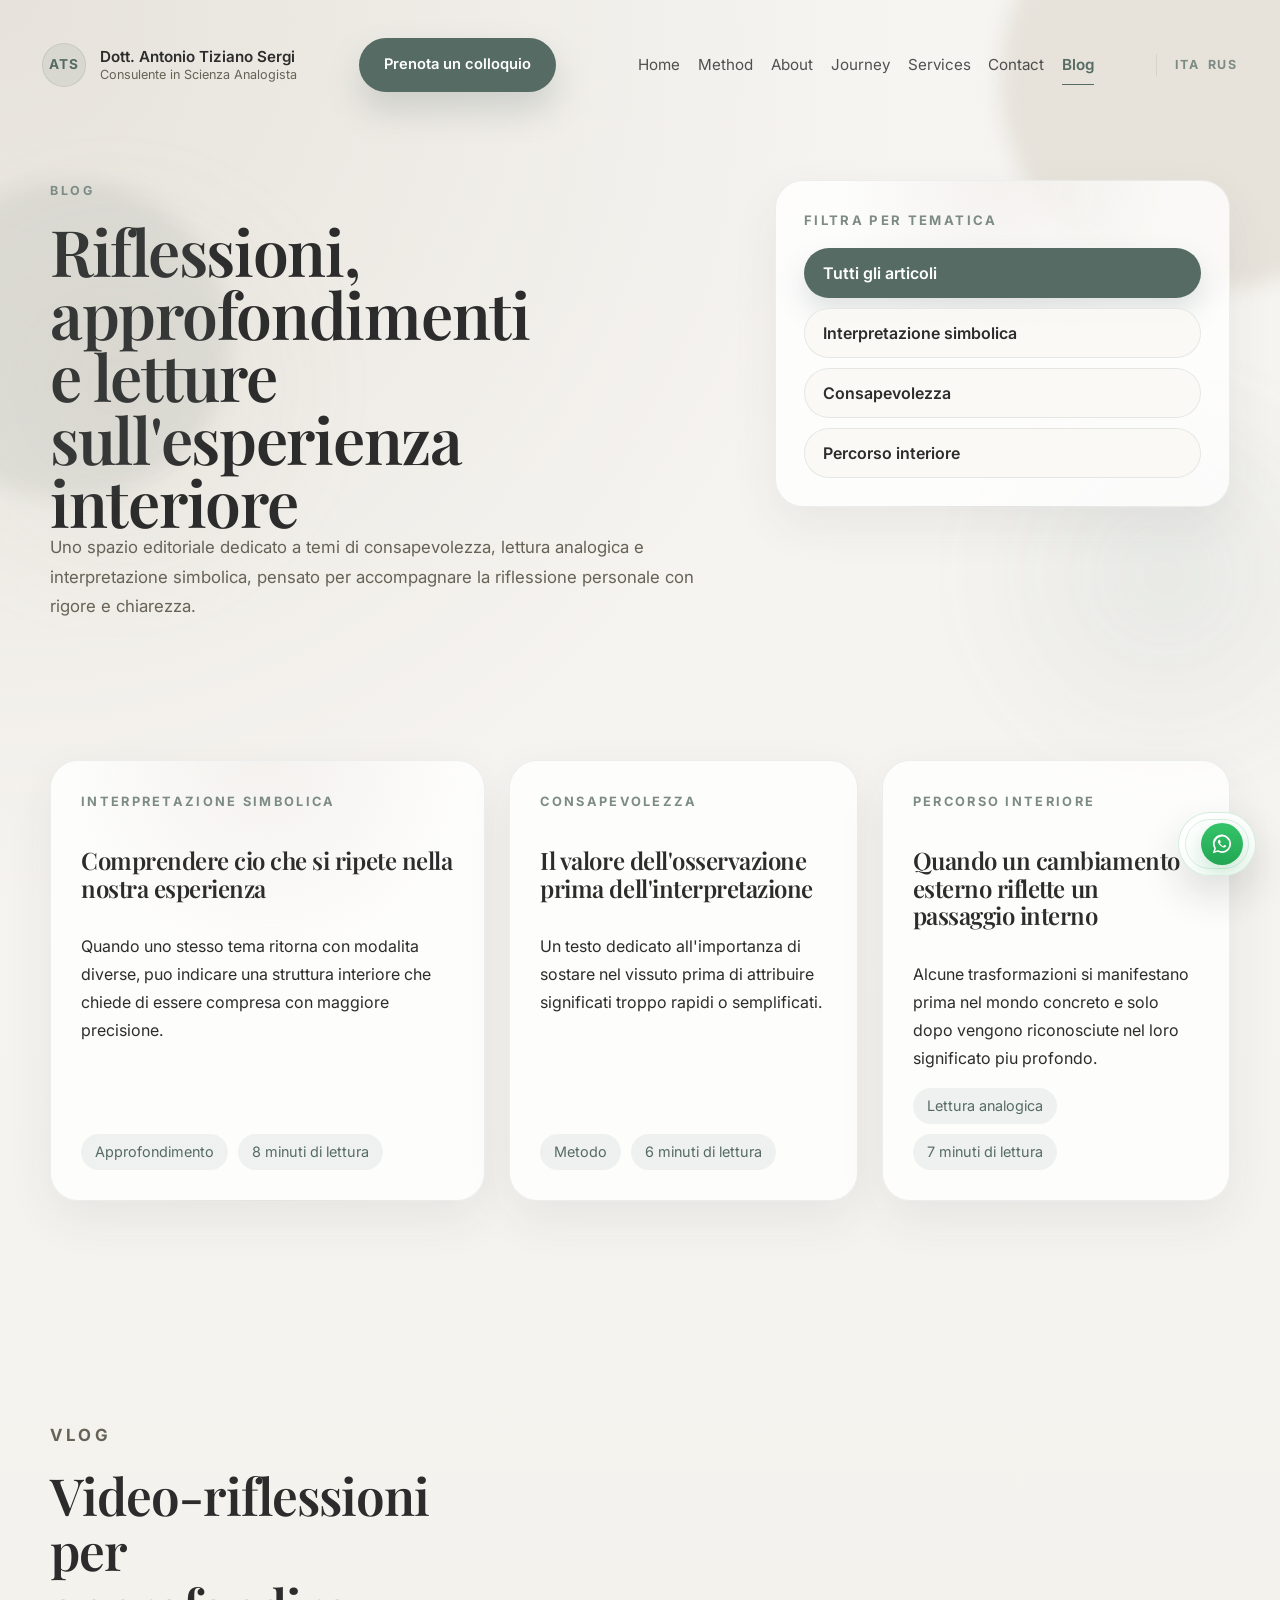
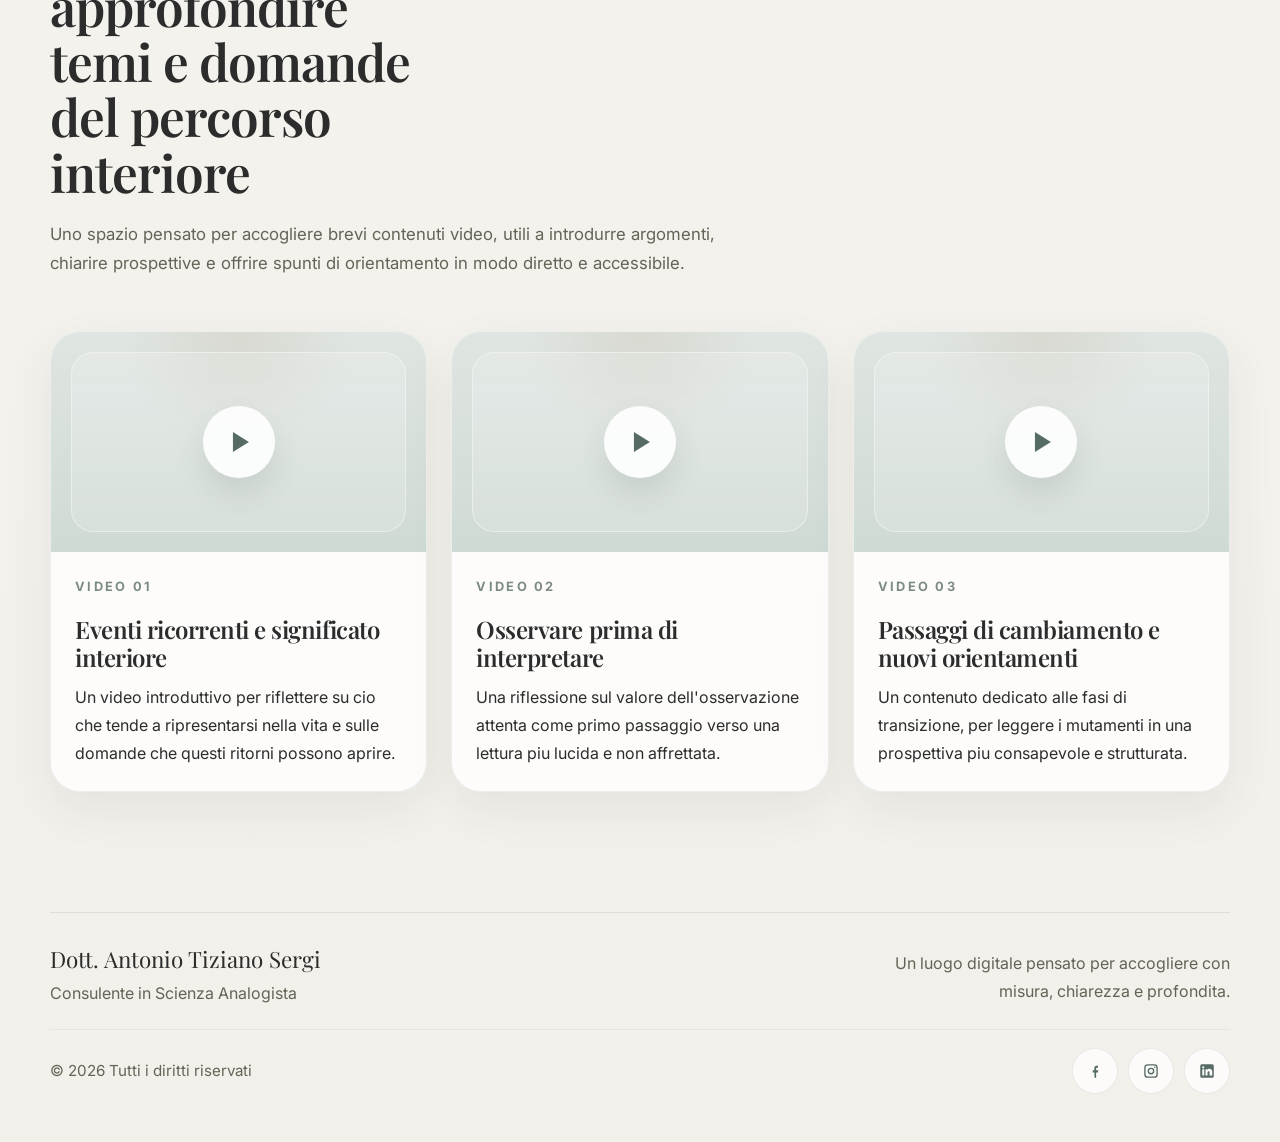
==== blog-en.html @ 3dea0a0e "Refine layout and add language switch" ====
<!DOCTYPE html>
<html lang="en">
  <head>
    <meta charset="UTF-8" />
    <meta name="viewport" content="width=device-width, initial-scale=1.0" />
    <title>Blog | Dott. Antonio Tiziano Sergi</title>
    <meta
      name="description"
      content="Approfondimenti del Dott. Antonio Tiziano Sergi su simboli, consapevolezza, lettura analogica e percorsi di riequilibrio."
    />
    <meta name="author" content="Dott. Antonio Tiziano Sergi" />
    <meta name="theme-color" content="#556b63" />
    <link rel="preconnect" href="https://fonts.googleapis.com" />
    <link rel="preconnect" href="https://fonts.gstatic.com" crossorigin />
    <link
      href="https://fonts.googleapis.com/css2?family=Inter:wght@400;500;600;700&family=Playfair+Display:wght@500;600;700&display=swap"
      rel="stylesheet"
    />
    <link rel="stylesheet" href="style.css" />
  </head>
  <body class="inner-page">
    <a class="skip-link" href="#contenuto">Vai al contenuto principale</a>

    <header class="site-header site-header-inner" id="top">
      <nav class="navbar is-scrolled">
        <a class="brand" href="index.html" aria-label="Torna alla home">
          <span class="brand-mark">ATS</span>
          <span class="brand-text">
            <strong>Dott. Antonio Tiziano Sergi</strong>
            <small>Consulente in Scienza Analogista</small>
          </span>
        </a>

        <div class="nav-actions">
          <button
            class="button button-primary nav-cta"
            type="button"
            data-open-modal="booking-modal"
          >
            Prenota un colloquio
          </button>

          <button
            class="menu-toggle"
            type="button"
            aria-expanded="false"
            aria-controls="nav-menu"
            aria-label="Apri il menu di navigazione"
          >
            <span></span>
            <span></span>
            <span></span>
          </button>

          <div class="nav-menu" id="nav-menu">
            <a href="index-en.html#home">Home</a>
            <a href="index-en.html#metodo">Method</a>
            <a href="index-en.html#chi-sono">About</a>
            <a href="index-en.html#percorso">Journey</a>
            <a href="index-en.html#servizi">Services</a>
            <a href="index-en.html#contatti">Contact</a>
            <a class="is-current" href="blog-en.html">Blog</a>
          </div>

          <div class="language-switch" aria-label="Available languages">
            <a href="blog.html" lang="it">ITA</a>
            <a href="blog-ru.html" lang="ru">RUS</a>
          </div>
        </div>
      </nav>

      <section class="section page-hero">
        <div class="page-hero-layout">
          <div class="page-hero-copy" data-reveal="up">
            <p class="eyebrow">Blog</p>
            <h1>Riflessioni, approfondimenti e letture sull'esperienza interiore</h1>
            <p class="page-hero-text">
              Uno spazio editoriale dedicato a temi di consapevolezza, lettura
              analogica e interpretazione simbolica, pensato per accompagnare la
              riflessione personale con rigore e chiarezza.
            </p>
          </div>

          <aside class="blog-filter-panel" data-reveal="fade" aria-label="Filtro articoli per tema">
            <p class="blog-filter-label">Filtra per tematica</p>
            <div class="blog-filter-menu" role="tablist" aria-label="Tematiche del blog">
              <button class="blog-filter-button is-active" type="button" data-filter="all">
                Tutti gli articoli
              </button>
              <button class="blog-filter-button" type="button" data-filter="interpretazione">
                Interpretazione simbolica
              </button>
              <button class="blog-filter-button" type="button" data-filter="consapevolezza">
                Consapevolezza
              </button>
              <button class="blog-filter-button" type="button" data-filter="percorso">
                Percorso interiore
              </button>
            </div>
          </aside>
        </div>
      </section>
    </header>

    <main id="contenuto">
      <section class="section" id="articoli">
        <div class="blog-grid">
          <article class="blog-card blog-card-featured" data-reveal="up" data-topic="interpretazione">
            <p class="article-category">Interpretazione simbolica</p>
            <h3>Comprendere cio che si ripete nella nostra esperienza</h3>
            <p>
              Quando uno stesso tema ritorna con modalita diverse, puo indicare
              una struttura interiore che chiede di essere compresa con maggiore
              precisione.
            </p>
            <div class="blog-meta">
              <span>Approfondimento</span>
              <span>8 minuti di lettura</span>
            </div>
          </article>

          <article class="blog-card" data-reveal="up" data-delay="100" data-topic="consapevolezza">
            <p class="article-category">Consapevolezza</p>
            <h3>Il valore dell'osservazione prima dell'interpretazione</h3>
            <p>
              Un testo dedicato all'importanza di sostare nel vissuto prima di
              attribuire significati troppo rapidi o semplificati.
            </p>
            <div class="blog-meta">
              <span>Metodo</span>
              <span>6 minuti di lettura</span>
            </div>
          </article>

          <article class="blog-card" data-reveal="up" data-delay="200" data-topic="percorso">
            <p class="article-category">Percorso interiore</p>
            <h3>Quando un cambiamento esterno riflette un passaggio interno</h3>
            <p>
              Alcune trasformazioni si manifestano prima nel mondo concreto e
              solo dopo vengono riconosciute nel loro significato piu profondo.
            </p>
            <div class="blog-meta">
              <span>Lettura analogica</span>
              <span>7 minuti di lettura</span>
            </div>
          </article>
        </div>
      </section>

      <section class="section" id="vlog">
        <div class="section-intro" data-reveal="up">
          <p class="eyebrow">Vlog</p>
          <h2>Video-riflessioni per approfondire temi e domande del percorso interiore</h2>
          <p>
            Uno spazio pensato per accogliere brevi contenuti video, utili a
            introdurre argomenti, chiarire prospettive e offrire spunti di
            orientamento in modo diretto e accessibile.
          </p>
        </div>

        <div class="vlog-grid">
          <article class="vlog-card" data-reveal="up">
            <div class="vlog-thumb" role="img" aria-label="Anteprima video sul significato degli eventi ricorrenti">
              <span class="vlog-play" aria-hidden="true"></span>
            </div>
            <div class="vlog-copy">
              <p class="article-category">Video 01</p>
              <h3>Eventi ricorrenti e significato interiore</h3>
              <p>
                Un video introduttivo per riflettere su cio che tende a
                ripresentarsi nella vita e sulle domande che questi ritorni
                possono aprire.
              </p>
            </div>
          </article>

          <article class="vlog-card" data-reveal="up" data-delay="100">
            <div class="vlog-thumb" role="img" aria-label="Anteprima video sull'osservazione prima dell'interpretazione">
              <span class="vlog-play" aria-hidden="true"></span>
            </div>
            <div class="vlog-copy">
              <p class="article-category">Video 02</p>
              <h3>Osservare prima di interpretare</h3>
              <p>
                Una riflessione sul valore dell'osservazione attenta come primo
                passaggio verso una lettura piu lucida e non affrettata.
              </p>
            </div>
          </article>

          <article class="vlog-card" data-reveal="up" data-delay="200">
            <div class="vlog-thumb" role="img" aria-label="Anteprima video sui passaggi di cambiamento">
              <span class="vlog-play" aria-hidden="true"></span>
            </div>
            <div class="vlog-copy">
              <p class="article-category">Video 03</p>
              <h3>Passaggi di cambiamento e nuovi orientamenti</h3>
              <p>
                Un contenuto dedicato alle fasi di transizione, per leggere i
                mutamenti in una prospettiva piu consapevole e strutturata.
              </p>
            </div>
          </article>
        </div>
      </section>

    </main>

    <div
      class="modal"
      id="booking-modal"
      aria-hidden="true"
      role="dialog"
      aria-modal="true"
      aria-labelledby="booking-modal-title"
    >
      <div class="modal-backdrop" data-close-modal></div>
      <div class="modal-panel">
        <button
          class="modal-close"
          type="button"
          aria-label="Chiudi il popup di prenotazione"
          data-close-modal
        >
          <span></span>
          <span></span>
        </button>

        <div class="modal-copy">
          <p class="eyebrow">Prenota un colloquio</p>
          <h2 id="booking-modal-title">Richiedi un primo contatto riservato</h2>
          <p>
            Compila il modulo per essere ricontattato e concordare un primo
            colloquio conoscitivo in un contesto di ascolto, discrezione e
            attenzione alla tua richiesta.
          </p>
        </div>

        <form class="contact-form modal-form">
          <div class="modal-form-intro">
            <p class="modal-form-kicker">Richiesta riservata</p>
            <p class="modal-form-note">
              Inserisci i tuoi riferimenti e una breve descrizione della
              richiesta. Sarai ricontattato con discrezione.
            </p>
          </div>

          <div class="form-field">
            <label for="modal-nome">Nome e cognome</label>
            <input
              id="modal-nome"
              name="nome"
              type="text"
              placeholder="Il tuo nome"
            />
          </div>

          <div class="form-field">
            <label for="modal-email">Email</label>
            <input
              id="modal-email"
              name="email"
              type="email"
              placeholder="nome@esempio.it"
            />
          </div>

          <div class="form-field">
            <label for="modal-telefono">Telefono</label>
            <input
              id="modal-telefono"
              name="telefono"
              type="tel"
              placeholder="+39"
            />
          </div>

          <div class="form-field form-field-message">
            <label for="modal-messaggio">Messaggio</label>
            <textarea
              id="modal-messaggio"
              name="messaggio"
              rows="5"
              placeholder="Scrivi brevemente la tua richiesta"
            ></textarea>
          </div>

          <button class="button button-primary" type="submit">
            Invia richiesta
          </button>
        </form>
      </div>
    </div>

    <footer class="site-footer">
      <div class="footer-top">
        <div>
          <p class="footer-name">Dott. Antonio Tiziano Sergi</p>
          <p class="footer-role">Consulente in Scienza Analogista</p>
        </div>
        <p class="footer-note">
          Un luogo digitale pensato per accogliere con misura, chiarezza e
          profondita.
        </p>
      </div>

      <div class="footer-bottom">
        <p>© 2026 Tutti i diritti riservati</p>
        <div class="social-placeholders" aria-label="Collegamenti social">
          <a href="index.html#contatti" aria-label="Facebook">
            <svg viewBox="0 0 24 24" aria-hidden="true">
              <path
                d="M13.5 21v-7h2.4l.4-3h-2.8V9.2c0-.9.3-1.5 1.6-1.5H16V5.1c-.2 0-.9-.1-1.8-.1-1.8 0-3.1 1.1-3.1 3.3V11H9v3h2.3v7h2.2Z"
              />
            </svg>
          </a>
          <a href="index.html#contatti" aria-label="Instagram">
            <svg viewBox="0 0 24 24" aria-hidden="true">
              <path
                d="M7.5 3h9A4.5 4.5 0 0 1 21 7.5v9a4.5 4.5 0 0 1-4.5 4.5h-9A4.5 4.5 0 0 1 3 16.5v-9A4.5 4.5 0 0 1 7.5 3Zm0 1.8A2.7 2.7 0 0 0 4.8 7.5v9a2.7 2.7 0 0 0 2.7 2.7h9a2.7 2.7 0 0 0 2.7-2.7v-9a2.7 2.7 0 0 0-2.7-2.7h-9Zm9.45 1.35a.9.9 0 1 1 0 1.8.9.9 0 0 1 0-1.8ZM12 7.5A4.5 4.5 0 1 1 7.5 12 4.5 4.5 0 0 1 12 7.5Zm0 1.8A2.7 2.7 0 1 0 14.7 12 2.7 2.7 0 0 0 12 9.3Z"
              />
            </svg>
          </a>
          <a href="index.html#contatti" aria-label="LinkedIn">
            <svg viewBox="0 0 24 24" aria-hidden="true">
              <path
                d="M19 3H5a2 2 0 0 0-2 2v14a2 2 0 0 0 2 2h14a2 2 0 0 0 2-2V5a2 2 0 0 0-2-2ZM8.3 18H5.7V9.6h2.6V18ZM7 8.5a1.5 1.5 0 1 1 0-3 1.5 1.5 0 0 1 0 3Zm11 9.5h-2.6v-4.1c0-1-.4-1.7-1.3-1.7-.7 0-1.1.5-1.3 1a1.7 1.7 0 0 0-.1.7V18H10V9.6h2.5v1.1c.4-.7 1.1-1.6 2.8-1.6 2 0 3.7 1.3 3.7 4.2V18Z"
              />
            </svg>
          </a>
        </div>
      </div>
    </footer>

    <a
      class="whatsapp-float"
      href="https://wa.me/393330000000"
      target="_blank"
      rel="noopener noreferrer"
      aria-label="Contatta su WhatsApp"
    >
      <span class="whatsapp-pulse" aria-hidden="true"></span>
      <span class="whatsapp-label">WhatsApp</span>
      <span class="whatsapp-icon" aria-hidden="true">
        <svg viewBox="0 0 24 24">
          <path
            d="M19.1 4.9A9.8 9.8 0 0 0 3.6 16.8L2 22l5.4-1.5a9.8 9.8 0 0 0 4.6 1.2h.1A9.9 9.9 0 0 0 22 11.8a9.7 9.7 0 0 0-2.9-6.9ZM12.1 20a8 8 0 0 1-4.1-1.1l-.3-.2-3.2.9.9-3.1-.2-.3A8 8 0 1 1 20 11.8 8.1 8.1 0 0 1 12.1 20Zm4.4-6c-.2-.1-1.4-.7-1.6-.8-.2-.1-.4-.1-.5.1l-.8 1c-.1.2-.3.2-.5.1a6.7 6.7 0 0 1-3.3-2.9c-.2-.2 0-.4.1-.5l.4-.5.3-.5a.4.4 0 0 0 0-.5l-.8-1.9c-.1-.3-.3-.3-.5-.3h-.4a.8.8 0 0 0-.6.3 2.5 2.5 0 0 0-.8 1.9 4.3 4.3 0 0 0 .9 2.3 9.8 9.8 0 0 0 3.8 3.4 12.9 12.9 0 0 0 1.3.5 3.1 3.1 0 0 0 1.4.1 2.3 2.3 0 0 0 1.5-1 1.8 1.8 0 0 0 .1-1c-.1 0-.3-.1-.5-.2Z"
          />
        </svg>
      </span>
    </a>

    <script src="script.js"></script>
  </body>
</html>
---- style.css ----
:root {
  --bg: #f5f4f1;
  --bg-soft: #efede7;
  --bg-deep: #e7e2d8;
  --surface: rgba(255, 255, 255, 0.68);
  --surface-strong: rgba(255, 255, 255, 0.84);
  --primary: #556b63;
  --secondary: #7d8b85;
  --accent: #c9bfae;
  --text: #2c2c2c;
  --muted: #666256;
  --border: rgba(85, 107, 99, 0.14);
  --shadow: 0 24px 70px rgba(58, 63, 58, 0.09);
  --shadow-soft: 0 18px 48px rgba(58, 63, 58, 0.07);
  --radius: 28px;
  --radius-sm: 18px;
  --container: min(1180px, calc(100% - 48px));
  --transition: 280ms ease;
}

*,
*::before,
*::after {
  box-sizing: border-box;
}

html {
  scroll-behavior: smooth;
}

body {
  margin: 0;
  font-family: "Inter", sans-serif;
  background:
    radial-gradient(circle at top left, rgba(201, 191, 174, 0.34), transparent 30%),
    linear-gradient(180deg, #f6f5f2 0%, #f2f0ea 100%);
  color: var(--text);
  line-height: 1.75;
  -webkit-font-smoothing: antialiased;
  text-rendering: optimizeLegibility;
  position: relative;
  overflow-x: clip;
}

body::before,
body::after {
  content: "";
  position: fixed;
  border-radius: 999px;
  pointer-events: none;
  z-index: -2;
  filter: blur(24px);
  opacity: 0.6;
}

body::before {
  width: 38vw;
  height: 38vw;
  min-width: 320px;
  min-height: 320px;
  top: 10vh;
  left: -8vw;
  background: radial-gradient(circle, rgba(201, 191, 174, 0.26) 0%, rgba(201, 191, 174, 0.08) 45%, transparent 72%);
  animation: ambient-drift-one 22s ease-in-out infinite alternate;
}

body::after {
  width: 34vw;
  height: 34vw;
  min-width: 280px;
  min-height: 280px;
  right: -6vw;
  bottom: 6vh;
  background: radial-gradient(circle, rgba(125, 139, 133, 0.18) 0%, rgba(125, 139, 133, 0.06) 46%, transparent 74%);
  animation: ambient-drift-two 26s ease-in-out infinite alternate;
}

body.inner-page::before {
  top: 16vh;
  left: -10vw;
}

body.inner-page::after {
  right: -8vw;
  bottom: 12vh;
}

img {
  max-width: 100%;
  display: block;
}

a {
  color: inherit;
  text-decoration: none;
}

button,
input,
textarea {
  font: inherit;
}

.skip-link {
  position: absolute;
  left: 16px;
  top: -48px;
  padding: 10px 16px;
  background: var(--primary);
  color: #fff;
  border-radius: 999px;
  z-index: 1000;
}

.skip-link:focus {
  top: 16px;
}

.site-header {
  min-height: 100vh;
  position: relative;
  overflow: clip;
}

.site-header::before,
.site-header::after {
  content: "";
  position: absolute;
  border-radius: 999px;
  filter: blur(10px);
  pointer-events: none;
}

.site-header::before {
  width: 420px;
  height: 420px;
  top: -130px;
  right: -140px;
  background: rgba(201, 191, 174, 0.34);
}

.site-header::after {
  width: 320px;
  height: 320px;
  left: -90px;
  bottom: 120px;
  background: rgba(125, 139, 133, 0.13);
}

.navbar {
  width: min(1240px, calc(100% - 40px));
  position: fixed;
  top: 20px;
  left: 50%;
  transform: translateX(-50%);
  display: flex;
  align-items: center;
  justify-content: space-between;
  gap: 24px;
  padding: 18px 22px;
  border-radius: 999px;
  z-index: 100;
  transition:
    background var(--transition),
    box-shadow var(--transition),
    padding var(--transition),
    top var(--transition);
}

.navbar.is-scrolled {
  top: 14px;
  padding: 12px 18px;
  background: rgba(245, 244, 241, 0.92);
  backdrop-filter: blur(18px);
  box-shadow: 0 12px 32px rgba(50, 55, 50, 0.08);
  border: 1px solid rgba(85, 107, 99, 0.08);
}

.brand {
  display: inline-flex;
  align-items: center;
  gap: 14px;
  min-width: 0;
}

.brand-mark {
  width: 44px;
  height: 44px;
  display: grid;
  place-items: center;
  border-radius: 50%;
  background: rgba(85, 107, 99, 0.1);
  border: 1px solid rgba(85, 107, 99, 0.14);
  color: var(--primary);
  font-weight: 700;
  letter-spacing: 0.08em;
  font-size: 0.85rem;
}

.brand-text {
  display: flex;
  flex-direction: column;
  line-height: 1.2;
}

.brand-text strong {
  font-size: 0.95rem;
  font-weight: 600;
}

.brand-text small {
  color: var(--muted);
  font-size: 0.79rem;
}

.nav-actions {
  display: flex;
  align-items: center;
  flex: 1;
  justify-content: space-between;
  min-width: 0;
  margin-left: clamp(20px, 3vw, 40px);
}

.nav-cta {
  min-height: 46px;
  padding: 0 20px;
  font-size: 0.92rem;
  box-shadow: 0 14px 28px rgba(85, 107, 99, 0.16);
  flex-shrink: 0;
  margin-right: clamp(22px, 3vw, 42px);
}

.nav-menu {
  display: flex;
  align-items: center;
  justify-content: flex-end;
  gap: clamp(14px, 1.4vw, 22px);
  min-width: 0;
  flex-wrap: nowrap;
}

.nav-menu a {
  font-size: 0.95rem;
  color: rgba(44, 44, 44, 0.82);
  position: relative;
  white-space: nowrap;
}

.nav-menu a::after {
  content: "";
  position: absolute;
  left: 0;
  bottom: -7px;
  width: 100%;
  height: 1px;
  background: var(--primary);
  transform: scaleX(0);
  transform-origin: left;
  transition: transform var(--transition);
}

.nav-menu a:hover::after,
.nav-menu a:focus-visible::after {
  transform: scaleX(1);
}

.nav-menu a.is-current {
  color: var(--primary);
  font-weight: 600;
}

.nav-menu a.is-current::after {
  transform: scaleX(1);
}

.language-switch {
  display: flex;
  align-items: center;
  gap: 8px;
  margin-left: 18px;
  padding-left: 18px;
  border-left: 1px solid rgba(85, 107, 99, 0.12);
  flex-shrink: 0;
}

.language-switch a {
  font-size: 0.78rem;
  font-weight: 700;
  letter-spacing: 0.14em;
  text-transform: uppercase;
  color: var(--secondary);
  transition: color var(--transition), transform var(--transition);
}

.language-switch a:hover,
.language-switch a:focus-visible {
  color: var(--primary);
  transform: translateY(-1px);
}

.menu-toggle {
  display: none;
  width: 48px;
  height: 48px;
  border: 0;
  border-radius: 50%;
  background: rgba(255, 255, 255, 0.76);
  box-shadow: var(--shadow-soft);
  cursor: pointer;
}

.menu-toggle span {
  display: block;
  width: 18px;
  height: 2px;
  background: var(--text);
  margin: 4px auto;
  transition: transform var(--transition), opacity var(--transition);
}

.section {
  width: var(--container);
  margin: 0 auto;
  padding: 110px 0;
}

.section-toned {
  position: relative;
}

.section-toned::before {
  content: "";
  position: absolute;
  inset: 42px -32px;
  background: linear-gradient(180deg, rgba(255, 255, 255, 0.4), rgba(255, 255, 255, 0.2));
  border: 1px solid rgba(85, 107, 99, 0.08);
  border-radius: 42px;
  z-index: -1;
}

.hero {
  display: grid;
  grid-template-columns: 1.05fr 0.95fr;
  align-items: center;
  gap: 70px;
  min-height: 100vh;
  padding-top: 140px;
  padding-bottom: 90px;
}

.site-header-inner {
  min-height: auto;
}

.site-header-inner::after {
  bottom: auto;
  top: 180px;
}

.page-hero {
  display: block;
  min-height: auto;
  padding-top: 180px;
  padding-bottom: 28px;
}

.page-hero-layout {
  display: grid;
  grid-template-columns: minmax(0, 1.2fr) minmax(320px, 0.8fr);
  gap: 42px;
  align-items: start;
}

.page-hero h1 {
  max-width: 11ch;
  font-size: clamp(3rem, 5vw, 5rem);
}

.page-hero-text {
  color: var(--muted);
  font-size: 1.05rem;
  max-width: 60ch;
}

.blog-filter-panel {
  padding: 28px;
  border-radius: 28px;
  border: 1px solid rgba(85, 107, 99, 0.1);
  background:
    radial-gradient(circle at top, rgba(201, 191, 174, 0.18), transparent 42%),
    rgba(255, 255, 255, 0.78);
  box-shadow: var(--shadow-soft);
}

.blog-filter-label {
  margin-bottom: 16px;
  font-size: 0.82rem;
  font-weight: 700;
  letter-spacing: 0.18em;
  text-transform: uppercase;
  color: var(--secondary);
}

.blog-filter-menu {
  display: grid;
  gap: 10px;
}

.blog-filter-button {
  width: 100%;
  min-height: 50px;
  padding: 0 18px;
  border-radius: 999px;
  border: 1px solid rgba(85, 107, 99, 0.12);
  background: rgba(250, 249, 246, 0.92);
  color: var(--text);
  text-align: left;
  font-weight: 600;
  cursor: pointer;
  transition:
    transform var(--transition),
    border-color var(--transition),
    background var(--transition),
    box-shadow var(--transition),
    color var(--transition);
}

.blog-filter-button:hover,
.blog-filter-button:focus-visible {
  transform: translateY(-2px);
  border-color: rgba(85, 107, 99, 0.22);
  box-shadow: 0 12px 24px rgba(58, 63, 58, 0.08);
}

.blog-filter-button.is-active {
  background: var(--primary);
  color: #fff;
  border-color: transparent;
  box-shadow: 0 14px 28px rgba(85, 107, 99, 0.18);
}

.eyebrow {
  margin: 0 0 18px;
  font-size: 0.78rem;
  font-weight: 700;
  letter-spacing: 0.22em;
  text-transform: uppercase;
  color: var(--secondary);
}

h1,
h2,
h3 {
  font-family: "Playfair Display", serif;
  font-weight: 600;
  letter-spacing: -0.02em;
}

h1 {
  margin: 0;
  font-size: clamp(3.4rem, 6vw, 5.8rem);
  line-height: 0.98;
  max-width: 9ch;
}

h2 {
  margin: 0 0 20px;
  font-size: clamp(2.1rem, 4vw, 3.4rem);
  line-height: 1.08;
  max-width: 12ch;
}

h3 {
  margin: 0 0 14px;
  font-size: 1.5rem;
  line-height: 1.15;
}

p {
  margin: 0;
}

.hero-role {
  margin: 20px 0 12px;
  font-size: 1.15rem;
  color: var(--primary);
  font-weight: 600;
}

.hero-text,
.section-intro p,
.about-copy > p,
.cta-card p,
.contact-copy > p {
  color: var(--muted);
  font-size: 1.05rem;
  max-width: 62ch;
}

.hero-actions {
  display: flex;
  flex-wrap: wrap;
  gap: 14px;
  margin-top: 34px;
}

.button {
  display: inline-flex;
  align-items: center;
  justify-content: center;
  min-height: 54px;
  padding: 0 24px;
  border-radius: 999px;
  border: 1px solid transparent;
  font-weight: 600;
  transition:
    transform var(--transition),
    background var(--transition),
    border-color var(--transition),
    box-shadow var(--transition);
}

.button:hover,
.button:focus-visible {
  transform: translateY(-2px);
}

.button-primary {
  background: var(--primary);
  color: #fff;
  box-shadow: 0 18px 34px rgba(85, 107, 99, 0.22);
}

.button-primary:hover,
.button-primary:focus-visible {
  background: #495d56;
}

.button-secondary {
  border-color: rgba(85, 107, 99, 0.18);
  background: rgba(255, 255, 255, 0.65);
  color: var(--primary);
}

.hero-visual,
.about-visual {
  position: relative;
}

.portrait-card,
.portrait-secondary {
  position: relative;
}

.portrait-card::before,
.about-visual::after {
  content: "";
  position: absolute;
  border-radius: 32px;
  background: linear-gradient(180deg, rgba(201, 191, 174, 0.38), rgba(85, 107, 99, 0.1));
  inset: auto;
}

.portrait-card::before {
  width: 84%;
  height: 82%;
  right: -24px;
  bottom: -26px;
  z-index: 0;
}

.about-visual::after {
  width: 85%;
  height: 88%;
  right: -18px;
  top: 30px;
  z-index: 0;
}

.portrait-placeholder {
  position: relative;
  z-index: 1;
  min-height: 620px;
  display: grid;
  place-items: center;
  text-align: center;
  padding: 24px;
  border-radius: 34px;
  border: 1px solid rgba(85, 107, 99, 0.14);
  background:
    linear-gradient(180deg, rgba(255, 255, 255, 0.42), rgba(255, 255, 255, 0.9)),
    radial-gradient(circle at top, rgba(201, 191, 174, 0.42), transparent 45%),
    linear-gradient(180deg, #d9d1c4 0%, #eef0eb 100%);
  box-shadow: var(--shadow);
  color: rgba(44, 44, 44, 0.64);
  overflow: hidden;
}

.portrait-placeholder::before {
  content: "";
  width: 58%;
  aspect-ratio: 0.8;
  border-radius: 999px 999px 28px 28px;
  border: 1px solid rgba(85, 107, 99, 0.1);
  background: rgba(255, 255, 255, 0.36);
  box-shadow: inset 0 12px 28px rgba(255, 255, 255, 0.5);
}

.portrait-placeholder span {
  position: absolute;
  bottom: 34px;
  left: 50%;
  transform: translateX(-50%);
  padding: 10px 18px;
  border-radius: 999px;
  background: rgba(255, 255, 255, 0.72);
  backdrop-filter: blur(12px);
  font-size: 0.9rem;
  letter-spacing: 0.06em;
  text-transform: uppercase;
}

.portrait-caption {
  position: absolute;
  left: -22px;
  bottom: 32px;
  z-index: 2;
  max-width: 250px;
  padding: 22px;
  background: rgba(255, 255, 255, 0.88);
  backdrop-filter: blur(18px);
  border: 1px solid rgba(85, 107, 99, 0.1);
  border-radius: 22px;
  box-shadow: var(--shadow-soft);
}

.portrait-caption p {
  font-family: "Playfair Display", serif;
  font-size: 1.25rem;
  line-height: 1.25;
  margin-bottom: 10px;
}

.portrait-caption small {
  color: var(--muted);
}

.rotating-quote-text,
.rotating-quote-author {
  transition:
    opacity 420ms ease,
    transform 420ms ease;
}

.portrait-caption.is-switching .rotating-quote-text,
.portrait-caption.is-switching .rotating-quote-author {
  opacity: 0;
  transform: translateY(8px);
}

.rotating-quote-text::before {
  content: "“";
  color: var(--accent);
  margin-right: 4px;
}

.rotating-quote-text::after {
  content: "”";
  color: var(--accent);
  margin-left: 4px;
}

.rotating-quote-author {
  display: inline-block;
  position: relative;
  padding-left: 20px;
  letter-spacing: 0.04em;
}

.rotating-quote-author::before {
  content: "";
  position: absolute;
  left: 0;
  top: 50%;
  width: 12px;
  height: 1px;
  background: rgba(85, 107, 99, 0.42);
}

.section-intro {
  max-width: 760px;
  margin-bottom: 52px;
}

.pillar-grid,
.service-grid,
.article-grid {
  display: grid;
  gap: 24px;
}

.pillar-grid {
  grid-template-columns: repeat(3, minmax(0, 1fr));
}

.pillar-card,
.service-card,
.article-card,
.faq-item,
.contact-form,
.cta-card {
  border: 1px solid var(--border);
  background: var(--surface-strong);
  backdrop-filter: blur(12px);
  box-shadow: var(--shadow-soft);
}

.pillar-card,
.service-card,
.article-card {
  padding: 32px;
  border-radius: var(--radius);
  transition:
    transform var(--transition),
    box-shadow var(--transition),
    border-color var(--transition);
}

.pillar-card:hover,
.service-card:hover,
.article-card:hover {
  transform: translateY(-6px);
  box-shadow: 0 26px 54px rgba(58, 63, 58, 0.11);
  border-color: rgba(85, 107, 99, 0.22);
}

.icon-shell {
  width: 58px;
  height: 58px;
  display: grid;
  place-items: center;
  border-radius: 18px;
  margin-bottom: 28px;
  background: rgba(85, 107, 99, 0.09);
  color: var(--primary);
  font-size: 0.88rem;
  font-weight: 700;
  letter-spacing: 0.12em;
}

.about-layout,
.contact-layout {
  display: grid;
  grid-template-columns: 0.9fr 1.1fr;
  gap: 56px;
  align-items: center;
}

.portrait-secondary {
  min-height: 540px;
}

.about-details {
  display: grid;
  gap: 24px;
  margin-top: 34px;
}

.about-details article {
  padding-bottom: 20px;
  border-bottom: 1px solid rgba(85, 107, 99, 0.12);
}

.timeline {
  display: grid;
  grid-template-columns: repeat(4, minmax(0, 1fr));
  gap: 20px;
  position: relative;
}

.timeline::before {
  content: "";
  position: absolute;
  top: 34px;
  left: 6%;
  right: 6%;
  height: 1px;
  background: linear-gradient(90deg, rgba(85, 107, 99, 0.08), rgba(85, 107, 99, 0.3), rgba(85, 107, 99, 0.08));
}

.timeline-step {
  position: relative;
  padding: 0 14px;
}

.step-number {
  width: 68px;
  height: 68px;
  display: grid;
  place-items: center;
  margin-bottom: 24px;
  border-radius: 50%;
  background: linear-gradient(180deg, rgba(255, 255, 255, 0.94), rgba(245, 244, 241, 0.94));
  border: 1px solid rgba(85, 107, 99, 0.14);
  box-shadow: var(--shadow-soft);
  color: var(--primary);
  font-family: "Playfair Display", serif;
  font-size: 1.45rem;
}

.service-grid,
.article-grid {
  grid-template-columns: repeat(2, minmax(0, 1fr));
}

.service-flip-card {
  position: relative;
  min-height: 340px;
  padding: 0;
  border: 0;
  background: transparent;
  box-shadow: none;
  perspective: 1600px;
  overflow: visible;
}

.service-flip-card:hover,
.service-flip-card:focus-within,
.service-flip-card:focus-visible {
  box-shadow: none;
  border-color: transparent;
}

.service-card-inner {
  position: relative;
  width: 100%;
  min-height: 340px;
  transform-style: preserve-3d;
  transition: transform 700ms cubic-bezier(0.2, 0.8, 0.2, 1);
}

.service-flip-card:hover,
.service-flip-card:focus-within,
.service-flip-card:focus-visible {
  transform: scale(1.04);
}

.service-flip-card:hover .service-card-inner,
.service-flip-card:focus-within .service-card-inner,
.service-flip-card:focus-visible .service-card-inner {
  transform: rotateY(180deg);
}

.service-face {
  position: absolute;
  inset: 0;
  display: flex;
  flex-direction: column;
  justify-content: space-between;
  gap: 16px;
  padding: 32px;
  border-radius: var(--radius);
  border: 1px solid var(--border);
  background: var(--surface-strong);
  backdrop-filter: blur(12px);
  box-shadow: var(--shadow-soft);
  backface-visibility: hidden;
}

.service-face-front {
  background:
    radial-gradient(circle at top right, rgba(201, 191, 174, 0.18), transparent 38%),
    rgba(255, 255, 255, 0.86);
}

.service-face-back {
  transform: rotateY(180deg);
  background:
    radial-gradient(circle at top, rgba(85, 107, 99, 0.14), transparent 40%),
    linear-gradient(180deg, rgba(85, 107, 99, 0.98), rgba(66, 84, 77, 0.98));
  color: #f9f7f2;
  border-color: rgba(255, 255, 255, 0.08);
}

.service-label {
  margin: 0;
  font-size: 0.8rem;
  font-weight: 700;
  letter-spacing: 0.18em;
  text-transform: uppercase;
  color: var(--secondary);
}

.service-face-back .service-label {
  color: rgba(249, 247, 242, 0.72);
}

.service-face p:not(.service-label) {
  color: var(--muted);
}

.service-face-back p:not(.service-label),
.service-face-back h3,
.service-face-back li {
  color: #f9f7f2;
}

.service-points {
  margin: 0;
  padding-left: 18px;
  display: grid;
  gap: 10px;
}

.article-category {
  margin-bottom: 18px;
  font-size: 0.8rem;
  font-weight: 700;
  letter-spacing: 0.18em;
  text-transform: uppercase;
  color: var(--secondary);
}

.article-card a {
  display: inline-flex;
  margin-top: 24px;
  color: var(--primary);
  font-weight: 600;
}

.blog-grid,
.vlog-grid {
  display: grid;
  gap: 24px;
}

.blog-grid {
  grid-template-columns: 1.25fr 1fr 1fr;
}

.blog-card {
  padding: 30px;
  border-radius: 28px;
  border: 1px solid rgba(85, 107, 99, 0.1);
  background: rgba(255, 255, 255, 0.78);
  box-shadow: var(--shadow-soft);
}

.blog-card {
  display: flex;
  flex-direction: column;
  gap: 16px;
  min-height: 320px;
  transition:
    transform var(--transition),
    box-shadow var(--transition),
    border-color var(--transition);
}

.blog-card:hover,
.blog-card:focus-within {
  transform: translateY(-6px);
  box-shadow: 0 24px 52px rgba(58, 63, 58, 0.1);
  border-color: rgba(85, 107, 99, 0.2);
}

.blog-card.is-hidden {
  display: none;
}

.blog-card-featured {
  background:
    radial-gradient(circle at top, rgba(201, 191, 174, 0.18), transparent 42%),
    rgba(255, 255, 255, 0.82);
}

.blog-meta {
  margin-top: auto;
  display: flex;
  flex-wrap: wrap;
  gap: 10px;
}

.blog-meta span {
  display: inline-flex;
  align-items: center;
  min-height: 36px;
  padding: 0 14px;
  border-radius: 999px;
  background: rgba(85, 107, 99, 0.08);
  color: var(--primary);
  font-size: 0.9rem;
}

.vlog-grid {
  grid-template-columns: repeat(3, minmax(0, 1fr));
}

.vlog-card {
  border-radius: 30px;
  overflow: hidden;
  border: 1px solid rgba(85, 107, 99, 0.1);
  background: rgba(255, 255, 255, 0.8);
  box-shadow: var(--shadow-soft);
  transition:
    transform var(--transition),
    box-shadow var(--transition),
    border-color var(--transition);
}

.vlog-card:hover,
.vlog-card:focus-within {
  transform: translateY(-6px);
  box-shadow: 0 24px 52px rgba(58, 63, 58, 0.1);
  border-color: rgba(85, 107, 99, 0.18);
}

.vlog-thumb {
  position: relative;
  min-height: 220px;
  display: grid;
  place-items: center;
  background:
    radial-gradient(circle at top, rgba(201, 191, 174, 0.3), transparent 40%),
    linear-gradient(180deg, rgba(221, 227, 223, 0.92), rgba(201, 213, 206, 0.88));
}

.vlog-thumb::before {
  content: "";
  position: absolute;
  inset: 20px;
  border-radius: 22px;
  border: 1px solid rgba(255, 255, 255, 0.4);
  background: rgba(255, 255, 255, 0.16);
}

.vlog-play {
  position: relative;
  z-index: 1;
  width: 72px;
  height: 72px;
  border-radius: 50%;
  background: rgba(255, 255, 255, 0.88);
  box-shadow: 0 16px 30px rgba(58, 63, 58, 0.12);
}

.vlog-play::before {
  content: "";
  position: absolute;
  left: 50%;
  top: 50%;
  transform: translate(-38%, -50%);
  width: 0;
  height: 0;
  border-top: 10px solid transparent;
  border-bottom: 10px solid transparent;
  border-left: 16px solid var(--primary);
}

.vlog-copy {
  padding: 24px;
}

.vlog-copy h3 {
  margin-bottom: 12px;
}

.faq-list {
  display: grid;
  gap: 18px;
}

.faq-item {
  border-radius: 24px;
  overflow: hidden;
}

.faq-question {
  width: 100%;
  padding: 28px 30px;
  border: 0;
  background: transparent;
  display: flex;
  align-items: center;
  justify-content: space-between;
  gap: 20px;
  text-align: left;
  color: var(--text);
  cursor: pointer;
}

.faq-question span:first-child {
  font-family: "Playfair Display", serif;
  font-size: 1.35rem;
}

.faq-icon {
  width: 18px;
  height: 18px;
  position: relative;
  flex-shrink: 0;
}

.faq-icon::before,
.faq-icon::after {
  content: "";
  position: absolute;
  left: 50%;
  top: 50%;
  width: 18px;
  height: 2px;
  background: var(--primary);
  transform: translate(-50%, -50%);
  transition: transform var(--transition), opacity var(--transition);
}

.faq-icon::after {
  transform: translate(-50%, -50%) rotate(90deg);
}

.faq-item.is-open .faq-icon::after {
  opacity: 0;
  transform: translate(-50%, -50%) rotate(0deg);
}

.faq-answer {
  max-height: 0;
  overflow: hidden;
  transition: max-height 360ms ease;
}

.faq-answer p {
  padding: 0 30px 30px;
  color: var(--muted);
}

.cta {
  padding-top: 40px;
  padding-bottom: 40px;
}

.cta-card {
  padding: 54px;
  border-radius: 34px;
  background:
    radial-gradient(circle at top, rgba(201, 191, 174, 0.26), transparent 40%),
    rgba(255, 255, 255, 0.78);
}

.cta-intro {
  max-width: 820px;
  margin-bottom: 34px;
}

.cta-card h2 {
  max-width: 16ch;
  margin: 0 0 18px;
}

.cta-card p {
  max-width: 62ch;
}

.meeting-grid {
  display: grid;
  grid-template-columns: repeat(2, minmax(0, 1fr));
  gap: 18px;
  margin-top: 26px;
}

.meeting-card {
  min-height: 220px;
  padding: 28px;
  border-radius: 28px;
  border: 1px solid rgba(85, 107, 99, 0.1);
  background:
    linear-gradient(180deg, rgba(212, 228, 222, 0.7), rgba(198, 219, 212, 0.52)),
    rgba(255, 255, 255, 0.78);
  box-shadow: 0 18px 36px rgba(58, 63, 58, 0.06);
  display: flex;
  flex-direction: column;
  justify-content: flex-start;
  gap: 16px;
  transition:
    transform 320ms ease,
    box-shadow 320ms ease,
    border-color 320ms ease,
    background 320ms ease;
}

.meeting-card:hover,
.meeting-card:focus-within {
  transform: translateY(-8px);
  border-color: rgba(85, 107, 99, 0.18);
  background:
    linear-gradient(180deg, rgba(220, 236, 230, 0.9), rgba(203, 225, 217, 0.74)),
    rgba(255, 255, 255, 0.88);
  box-shadow: 0 26px 54px rgba(58, 63, 58, 0.12);
}

.meeting-icon {
  width: 58px;
  height: 58px;
  display: grid;
  place-items: center;
  border-radius: 18px;
  background: rgba(85, 107, 99, 0.12);
  color: var(--primary);
  font-size: 0.84rem;
  font-weight: 700;
  letter-spacing: 0.14em;
  transition:
    transform 320ms ease,
    background 320ms ease,
    box-shadow 320ms ease;
}

.meeting-card:hover .meeting-icon,
.meeting-card:focus-within .meeting-icon {
  transform: scale(1.08) translateY(-2px);
  background: rgba(85, 107, 99, 0.18);
  box-shadow: 0 12px 24px rgba(85, 107, 99, 0.12);
}

.meeting-card h3 {
  margin-bottom: 0;
}

.meeting-card p {
  max-width: none;
  color: #43514b;
}

.cta-footer {
  margin-top: 24px;
  padding-top: 20px;
  border-top: 1px solid rgba(85, 107, 99, 0.12);
  display: flex;
  align-items: center;
  justify-content: space-between;
  gap: 20px;
}

.cta-footer p {
  max-width: 58ch;
}

.contact-details {
  display: grid;
  gap: 18px;
  margin-top: 34px;
}

.contact-details p {
  display: flex;
  flex-direction: column;
  gap: 4px;
  padding-bottom: 16px;
  border-bottom: 1px solid rgba(85, 107, 99, 0.12);
}

.contact-details strong {
  font-size: 0.84rem;
  letter-spacing: 0.14em;
  text-transform: uppercase;
  color: var(--secondary);
}

.contact-form {
  display: grid;
  gap: 12px;
  padding: 34px;
  border-radius: 30px;
}

.modal {
  position: fixed;
  inset: 0;
  display: grid;
  place-items: center;
  padding: 24px;
  z-index: 200;
  opacity: 0;
  visibility: hidden;
  transition: opacity var(--transition), visibility var(--transition);
}

.modal.is-open {
  opacity: 1;
  visibility: visible;
}

.modal-backdrop {
  position: absolute;
  inset: 0;
  background: rgba(44, 44, 44, 0.45);
  backdrop-filter: blur(8px);
}

.modal-panel {
  position: relative;
  width: min(760px, 100%);
  max-height: min(88vh, 920px);
  overflow: auto;
  padding: 34px;
  border-radius: 34px;
  background:
    radial-gradient(circle at top, rgba(201, 191, 174, 0.18), transparent 42%),
    rgba(245, 244, 241, 0.98);
  border: 1px solid rgba(85, 107, 99, 0.12);
  box-shadow: 0 34px 80px rgba(30, 34, 31, 0.22);
  z-index: 1;
  transform: translateY(18px) scale(0.98);
  transition: transform var(--transition);
}

.modal.is-open .modal-panel {
  transform: translateY(0) scale(1);
}

.modal-copy {
  max-width: 58ch;
  margin-bottom: 24px;
}

.modal-copy h2 {
  max-width: none;
}

.modal-form {
  padding: 28px;
  background: linear-gradient(180deg, rgba(255, 255, 255, 0.82), rgba(255, 255, 255, 0.68));
  border: 1px solid rgba(85, 107, 99, 0.08);
  box-shadow: inset 0 1px 0 rgba(255, 255, 255, 0.75);
  border-radius: 28px;
}

.modal-form .button {
  margin-top: 10px;
  width: 100%;
}

.modal-form-intro {
  display: grid;
  gap: 8px;
  margin-bottom: 6px;
}

.modal-form-kicker {
  font-size: 0.76rem;
  font-weight: 700;
  letter-spacing: 0.18em;
  text-transform: uppercase;
  color: var(--secondary);
}

.modal-form-note {
  font-size: 0.95rem;
  line-height: 1.65;
  color: var(--muted);
}

.form-field {
  display: grid;
  gap: 8px;
}

.form-field label {
  margin-top: 0;
  padding-left: 2px;
  font-size: 0.82rem;
  font-weight: 700;
  letter-spacing: 0.12em;
  text-transform: uppercase;
  color: var(--secondary);
}

.modal-close {
  position: absolute;
  top: 16px;
  right: 16px;
  width: 52px;
  height: 52px;
  border: 0;
  border-radius: 50%;
  background: rgba(255, 255, 255, 0.98);
  border: 1px solid rgba(85, 107, 99, 0.16);
  box-shadow: 0 10px 24px rgba(44, 44, 44, 0.12);
  cursor: pointer;
  z-index: 3;
  transition:
    transform var(--transition),
    box-shadow var(--transition),
    background var(--transition);
}

.modal-close:hover,
.modal-close:focus-visible {
  transform: scale(1.04);
  box-shadow: 0 14px 28px rgba(44, 44, 44, 0.16);
  background: #ffffff;
}

.modal-close span {
  position: absolute;
  left: 50%;
  top: 50%;
  width: 20px;
  height: 2.5px;
  background: #37403c;
  border-radius: 999px;
}

.modal-close span:first-child {
  transform: translate(-50%, -50%) rotate(45deg);
}

.modal-close span:last-child {
  transform: translate(-50%, -50%) rotate(-45deg);
}

body.modal-open {
  overflow: hidden;
}

.contact-form label {
  margin-top: 8px;
  font-size: 0.92rem;
  font-weight: 600;
}

.contact-form input,
.contact-form textarea {
  width: 100%;
  padding: 15px 18px;
  border-radius: 18px;
  border: 1px solid rgba(85, 107, 99, 0.12);
  background: rgba(250, 249, 246, 0.96);
  color: var(--text);
  transition: border-color var(--transition), box-shadow var(--transition);
}

.contact-form input:focus,
.contact-form textarea:focus {
  outline: none;
  border-color: rgba(85, 107, 99, 0.45);
  box-shadow: 0 0 0 4px rgba(85, 107, 99, 0.08);
}

.form-feedback {
  margin-top: 8px;
  padding: 14px 16px;
  border-radius: 16px;
  background: rgba(85, 107, 99, 0.08);
  color: var(--primary);
  font-size: 0.95rem;
}

.site-footer {
  width: var(--container);
  margin: 0 auto;
  padding: 10px 0 48px;
  color: var(--muted);
}

.footer-top,
.footer-bottom {
  display: flex;
  align-items: center;
  justify-content: space-between;
  gap: 24px;
}

.footer-top {
  padding: 34px 0 22px;
  border-top: 1px solid rgba(85, 107, 99, 0.12);
}

.footer-bottom {
  padding-top: 18px;
  border-top: 1px solid rgba(85, 107, 99, 0.08);
  font-size: 0.95rem;
}

.footer-name {
  font-family: "Playfair Display", serif;
  color: var(--text);
  font-size: 1.4rem;
  line-height: 1.15;
}

.footer-role {
  margin-top: 6px;
}

.footer-note {
  max-width: 36ch;
  text-align: right;
}

.social-placeholders {
  display: flex;
  align-items: center;
  gap: 10px;
}

.social-placeholders a {
  width: 46px;
  height: 46px;
  display: grid;
  place-items: center;
  border-radius: 999px;
  border: 1px solid rgba(85, 107, 99, 0.12);
  background: rgba(255, 255, 255, 0.72);
  transition:
    transform var(--transition),
    border-color var(--transition),
    background var(--transition),
    box-shadow var(--transition);
}

.social-placeholders a:hover,
.social-placeholders a:focus-visible {
  transform: translateY(-2px);
  border-color: rgba(85, 107, 99, 0.22);
  background: rgba(255, 255, 255, 0.92);
  box-shadow: 0 12px 24px rgba(58, 63, 58, 0.08);
}

.social-placeholders svg {
  width: 18px;
  height: 18px;
  fill: var(--primary);
}

.whatsapp-float {
  position: fixed;
  right: 24px;
  bottom: 24px;
  z-index: 140;
  display: inline-flex;
  align-items: center;
  gap: 12px;
  min-height: 62px;
  padding: 10px 12px 10px 10px;
  border-radius: 999px;
  background: rgba(255, 255, 255, 0.92);
  border: 1px solid rgba(37, 163, 82, 0.2);
  box-shadow: 0 18px 40px rgba(30, 34, 31, 0.14);
  backdrop-filter: blur(16px);
  overflow: hidden;
  transition:
    transform 320ms ease,
    box-shadow 320ms ease,
    background 320ms ease;
  animation: whatsapp-float 3.2s ease-in-out infinite;
}

.whatsapp-float:hover,
.whatsapp-float:focus-visible {
  transform: translateY(-4px) scale(1.02);
  box-shadow: 0 24px 48px rgba(30, 34, 31, 0.18);
  background: rgba(255, 255, 255, 0.98);
}

.whatsapp-pulse {
  position: absolute;
  inset: 6px;
  border-radius: 999px;
  border: 1px solid rgba(37, 163, 82, 0.16);
  pointer-events: none;
  animation: whatsapp-pulse 2.6s ease-out infinite;
}

.whatsapp-label {
  max-width: 0;
  overflow: hidden;
  white-space: nowrap;
  font-weight: 700;
  color: #1e5e39;
  transition: max-width 320ms ease, opacity 320ms ease;
  opacity: 0;
}

.whatsapp-float:hover .whatsapp-label,
.whatsapp-float:focus-visible .whatsapp-label {
  max-width: 120px;
  opacity: 1;
}

.whatsapp-icon {
  position: relative;
  z-index: 1;
  width: 42px;
  height: 42px;
  display: grid;
  place-items: center;
  border-radius: 50%;
  background: linear-gradient(180deg, #35c46a, #22a652);
  box-shadow: 0 10px 24px rgba(37, 163, 82, 0.28);
  flex-shrink: 0;
}

.whatsapp-icon svg {
  width: 22px;
  height: 22px;
  fill: #fff;
}

@keyframes whatsapp-pulse {
  0% {
    transform: scale(0.96);
    opacity: 0.8;
  }
  70% {
    transform: scale(1.08);
    opacity: 0;
  }
  100% {
    transform: scale(1.08);
    opacity: 0;
  }
}

@keyframes whatsapp-float {
  0%,
  100% {
    transform: translateY(0);
  }
  50% {
    transform: translateY(-4px);
  }
}

@keyframes ambient-drift-one {
  0% {
    transform: translate3d(0, 0, 0) scale(1);
  }
  50% {
    transform: translate3d(4vw, 2vh, 0) scale(1.06);
  }
  100% {
    transform: translate3d(7vw, -2vh, 0) scale(1.02);
  }
}

@keyframes ambient-drift-two {
  0% {
    transform: translate3d(0, 0, 0) scale(1);
  }
  50% {
    transform: translate3d(-3vw, -3vh, 0) scale(1.04);
  }
  100% {
    transform: translate3d(-6vw, 2vh, 0) scale(1.08);
  }
}

/* Reveal states */
[data-reveal] {
  opacity: 0;
  transform: translateY(26px);
  transition:
    opacity 700ms ease,
    transform 700ms ease;
  transition-delay: var(--reveal-delay, 0ms);
}

[data-reveal="fade"] {
  transform: translateY(0);
}

[data-reveal].is-visible {
  opacity: 1;
  transform: translateY(0);
}

@media (prefers-reduced-motion: reduce) {
  html {
    scroll-behavior: auto;
  }

  *,
  *::before,
  *::after {
    animation: none !important;
    transition: none !important;
  }

  [data-reveal] {
    opacity: 1;
    transform: none;
  }

  body::before,
  body::after {
    animation: none !important;
  }
}

@media (max-width: 1080px) {
  .hero,
  .about-layout,
  .contact-layout,
  .service-grid,
  .article-grid,
  .pillar-grid,
  .timeline,
  .page-hero,
  .page-hero-layout,
  .blog-grid,
  .vlog-grid {
    grid-template-columns: 1fr;
  }

  .hero {
    gap: 40px;
    min-height: auto;
    padding-top: 140px;
  }

  .page-hero {
    padding-top: 150px;
  }

  .timeline::before {
    left: 34px;
    top: 0;
    bottom: 0;
    width: 1px;
    height: auto;
    right: auto;
  }

  .timeline-step {
    padding-left: 88px;
  }

  .step-number {
    position: absolute;
    left: 0;
    top: 0;
  }

  .section-intro h2,
  .cta-card h2 {
    max-width: none;
  }

  .meeting-grid {
    grid-template-columns: 1fr;
  }

  .footer-top,
  .footer-bottom {
    flex-direction: column;
    align-items: flex-start;
  }

  .footer-note {
    text-align: left;
  }
}

@media (hover: none) {
  .service-flip-card:hover,
  .service-flip-card:focus-within,
  .service-flip-card:focus-visible {
    transform: none;
  }

  .service-flip-card .service-card-inner,
  .service-flip-card:hover .service-card-inner,
  .service-flip-card:focus-within .service-card-inner,
  .service-flip-card:focus-visible .service-card-inner {
    transform: none;
  }

  .service-flip-card {
    min-height: auto;
  }

  .service-card-inner {
    min-height: auto;
    display: grid;
    gap: 16px;
  }

  .service-face {
    position: relative;
    min-height: auto;
  }

  .service-face-back {
    transform: none;
  }
}

@media (min-width: 961px) {
  .modal-panel {
    width: min(980px, 100%);
    max-height: none;
    overflow: visible;
    padding: 30px;
    display: grid;
    grid-template-columns: minmax(0, 0.9fr) minmax(0, 1.1fr);
    gap: 28px;
    align-items: start;
  }

  .modal-copy {
    margin-bottom: 0;
    padding-top: 8px;
  }

  .modal-copy h2 {
    font-size: clamp(2rem, 2.5vw, 2.8rem);
    line-height: 1.08;
  }

  .modal-copy p:not(.eyebrow) {
    font-size: 0.98rem;
    line-height: 1.65;
  }

  .modal-form {
    display: grid;
    grid-template-columns: repeat(2, minmax(0, 1fr));
    gap: 16px 16px;
    align-self: stretch;
  }

  .modal-form-intro,
  .modal-form .form-field-message,
  .modal-form .button,
  .modal-form .form-feedback {
    grid-column: 1 / -1;
  }

  .modal-form input,
  .modal-form textarea {
    padding: 14px 16px;
  }

  .modal-form .form-field-message textarea {
    min-height: 168px;
  }
}

@media (max-width: 860px) {
  .navbar {
    width: min(100% - 24px, 1000px);
    padding: 12px 14px;
    border-radius: 28px;
    align-items: center;
  }

  .menu-toggle {
    display: inline-block;
    position: relative;
    z-index: 102;
  }

  .nav-menu {
    position: absolute;
    top: calc(100% + 10px);
    left: 0;
    right: 0;
    display: grid;
    gap: 8px;
    padding: 14px;
    background: rgba(245, 244, 241, 0.96);
    border: 1px solid rgba(85, 107, 99, 0.1);
    border-radius: 26px;
    box-shadow: var(--shadow-soft);
    backdrop-filter: blur(16px);
    opacity: 0;
    visibility: hidden;
    transform: translateY(-8px);
    transition:
      opacity var(--transition),
      transform var(--transition),
      visibility var(--transition);
  }

  .nav-actions {
    display: flex;
    align-items: center;
    gap: 10px;
    flex: initial;
    margin-left: 18px;
  }

  .nav-cta {
    min-height: 42px;
    padding: 0 16px;
    font-size: 0.84rem;
    margin-right: 0;
  }

  .language-switch {
    margin-left: 10px;
    padding-left: 12px;
  }

  .nav-menu.is-open {
    opacity: 1;
    visibility: visible;
    transform: translateY(0);
  }

  .nav-menu a {
    padding: 10px 8px;
  }

  .menu-toggle[aria-expanded="true"] span:nth-child(1) {
    transform: translateY(6px) rotate(45deg);
  }

  .menu-toggle[aria-expanded="true"] span:nth-child(2) {
    opacity: 0;
  }

  .menu-toggle[aria-expanded="true"] span:nth-child(3) {
    transform: translateY(-6px) rotate(-45deg);
  }

  .brand-text small {
    display: none;
  }
}

@media (max-width: 640px) {
  :root {
    --container: min(100% - 28px, 1180px);
  }

  .section {
    padding: 84px 0;
  }

  .hero {
    padding-top: 116px;
  }

  .nav-cta {
    display: none;
  }

  .language-switch {
    display: none;
  }

  h1 {
    font-size: clamp(2.8rem, 14vw, 4.1rem);
  }

  h2 {
    font-size: clamp(1.95rem, 10vw, 2.8rem);
  }

  .portrait-placeholder {
    min-height: 430px;
  }

  .portrait-caption {
    position: static;
    max-width: none;
    margin-top: 16px;
  }

  .pillar-card,
  .service-card,
  .article-card,
  .contact-form,
  .cta-card {
    padding: 24px;
  }

  .meeting-card {
    min-height: auto;
    padding: 24px;
  }

  .cta-footer {
    flex-direction: column;
    align-items: flex-start;
  }

  .service-face {
    padding: 24px;
  }

  .modal {
    padding: 14px;
  }

  .modal-panel {
    padding: 24px 18px;
    border-radius: 26px;
  }

  .modal-form {
    padding: 22px;
  }

  .modal-close {
    top: 12px;
    right: 12px;
    width: 46px;
    height: 46px;
  }

  .whatsapp-float {
    right: 16px;
    bottom: 16px;
    min-height: 56px;
    padding: 8px;
  }

  .whatsapp-label {
    display: none;
  }

  .whatsapp-icon {
    width: 40px;
    height: 40px;
  }

  .faq-question {
    padding: 22px;
  }

  .faq-answer p {
    padding: 0 22px 22px;
  }

  .timeline-step {
    padding-left: 78px;
  }

  .step-number {
    width: 56px;
    height: 56px;
  }
}
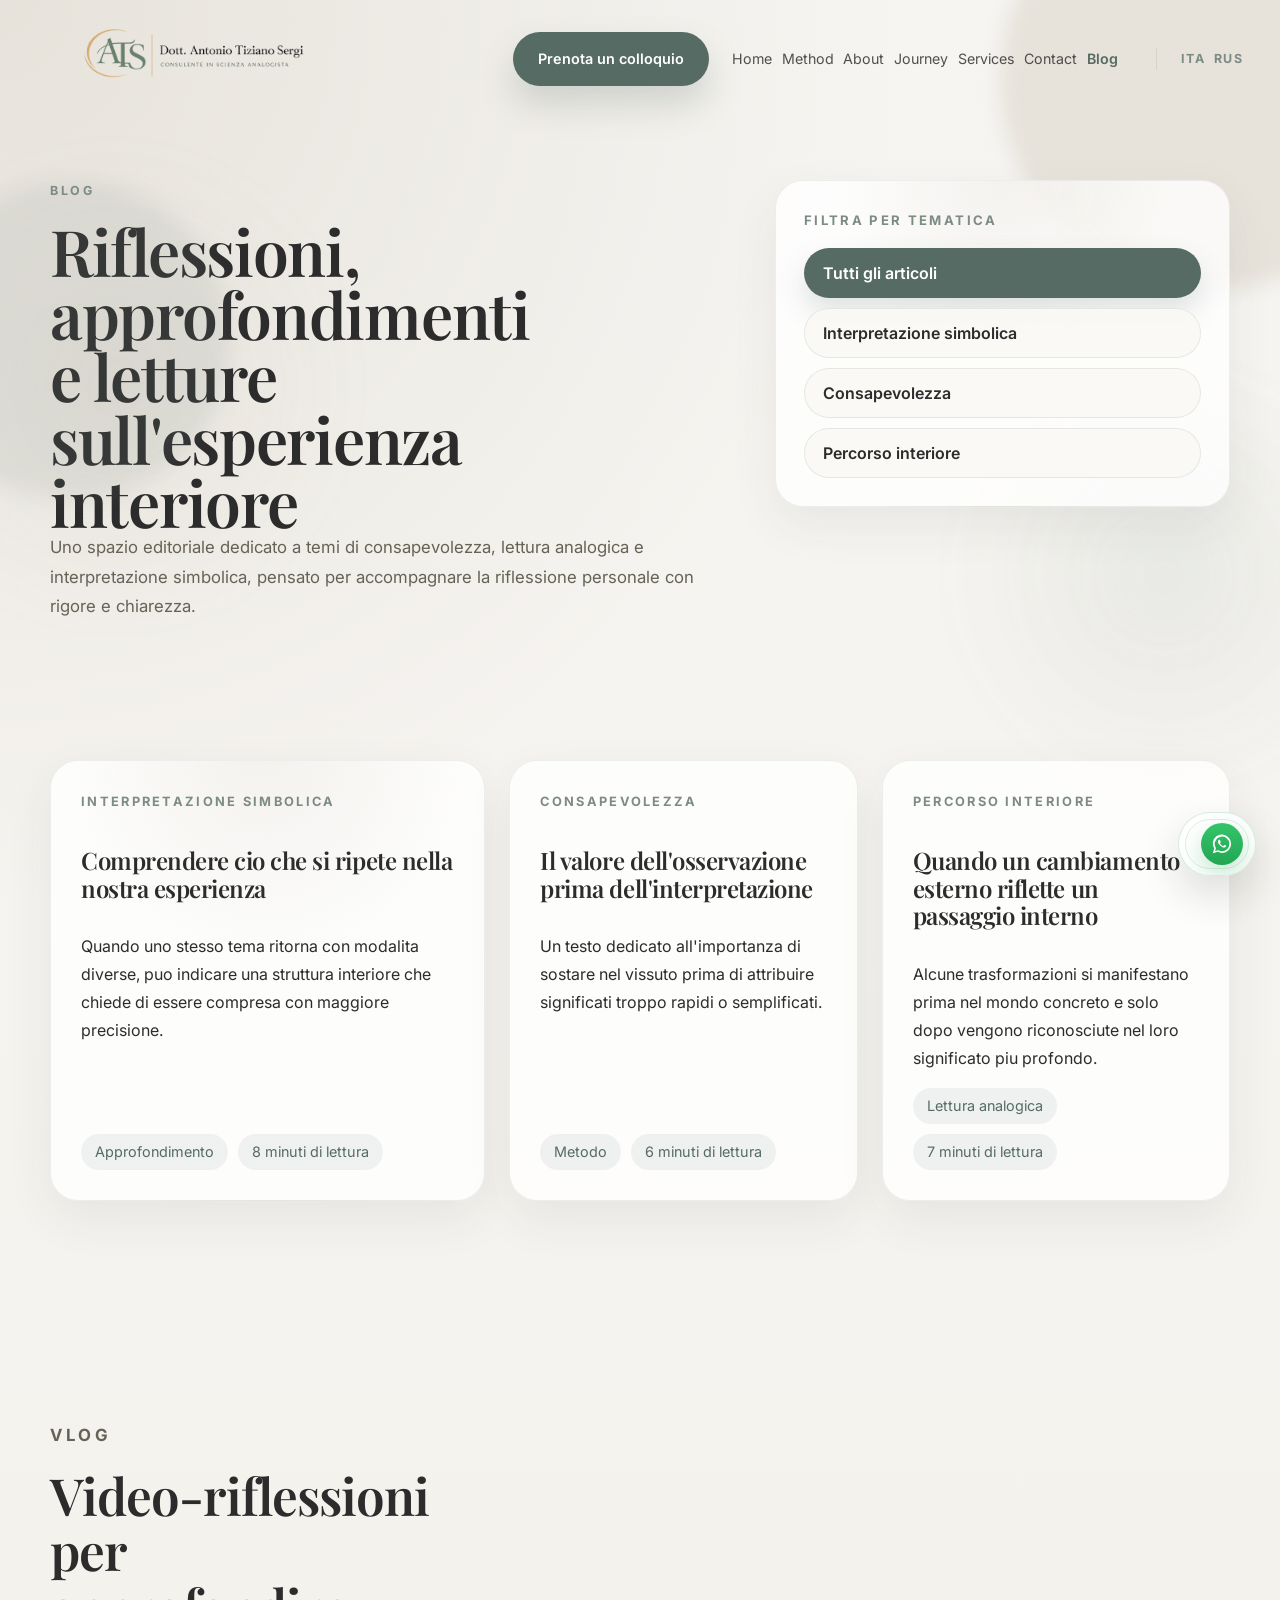
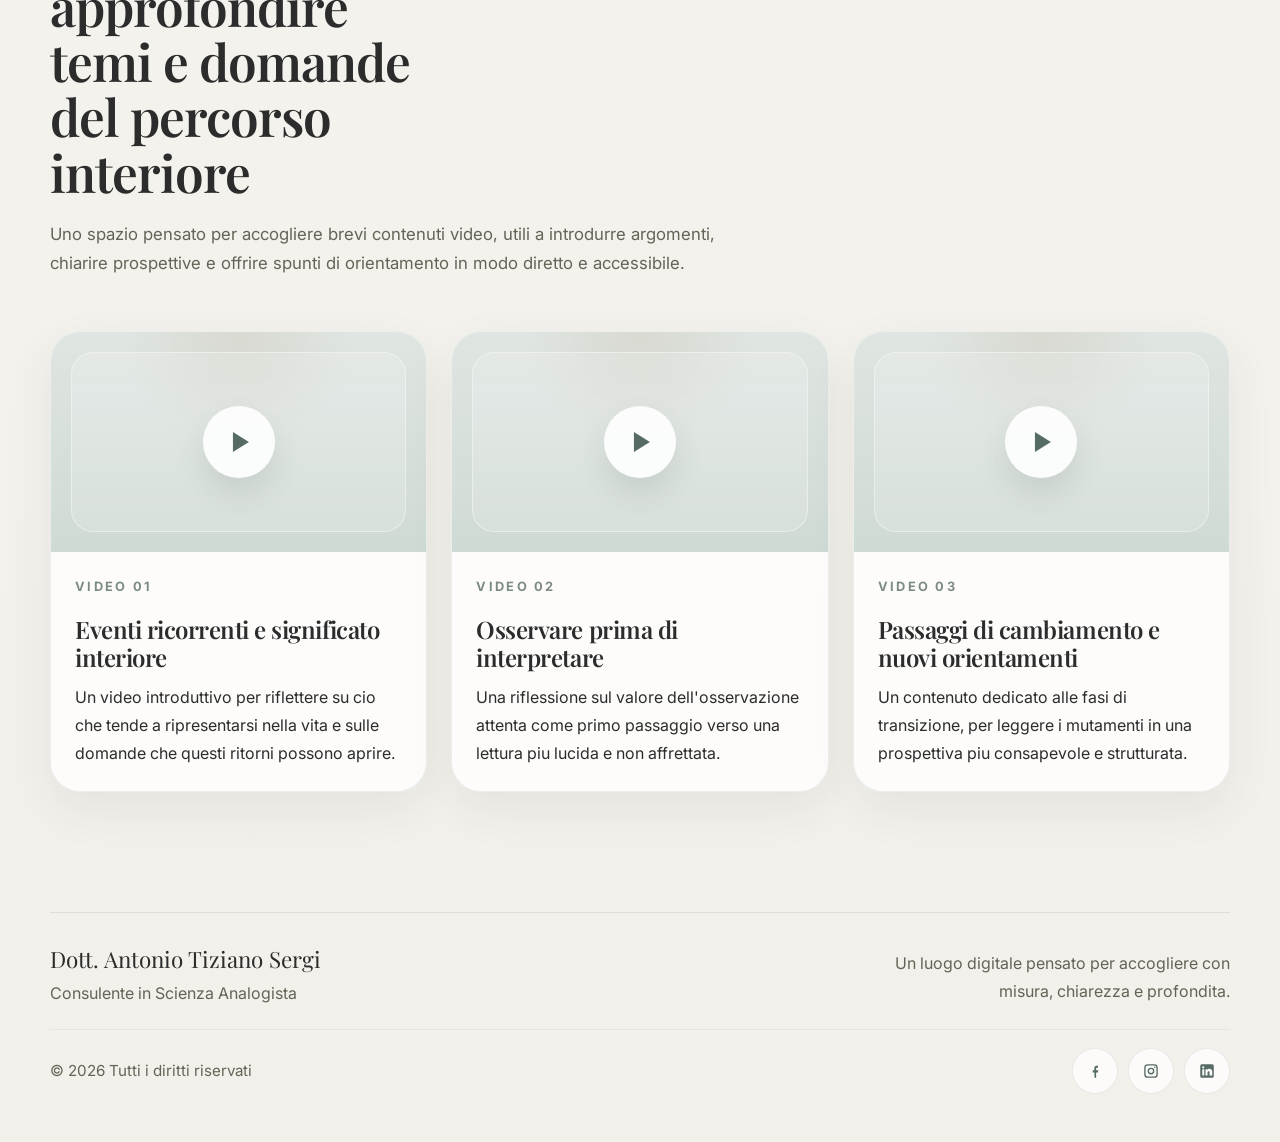
==== commit de9c4546: "Update navbar branding and assets" ====
--- a/blog-en.html
+++ b/blog-en.html
@@ -23,12 +23,12 @@
 
     <header class="site-header site-header-inner" id="top">
       <nav class="navbar is-scrolled">
-        <a class="brand" href="index.html" aria-label="Torna alla home">
-          <span class="brand-mark">ATS</span>
-          <span class="brand-text">
-            <strong>Dott. Antonio Tiziano Sergi</strong>
-            <small>Consulente in Scienza Analogista</small>
-          </span>
+        <a class="brand" href="index-en.html" aria-label="Back to home">
+          <img
+            class="brand-logo"
+            src="assets/images/logo.png"
+            alt="Logo Dott. Antonio Tiziano Sergi"
+          />
         </a>
 
         <div class="nav-actions">
--- a/style.css
+++ b/style.css
@@ -156,8 +156,8 @@
   display: flex;
   align-items: center;
   justify-content: space-between;
-  gap: 24px;
-  padding: 18px 22px;
+  gap: 18px;
+  padding: 12px 16px 12px 10px;
   border-radius: 999px;
   z-index: 100;
   transition:
@@ -169,7 +169,7 @@
 
 .navbar.is-scrolled {
   top: 14px;
-  padding: 12px 18px;
+  padding: 10px 14px 10px 8px;
   background: rgba(245, 244, 241, 0.92);
   backdrop-filter: blur(18px);
   box-shadow: 0 12px 32px rgba(50, 55, 50, 0.08);
@@ -179,69 +179,57 @@
 .brand {
   display: inline-flex;
   align-items: center;
-  gap: 14px;
+  gap: 0;
   min-width: 0;
-}
-
-.brand-mark {
-  width: 44px;
-  height: 44px;
-  display: grid;
-  place-items: center;
-  border-radius: 50%;
-  background: rgba(85, 107, 99, 0.1);
-  border: 1px solid rgba(85, 107, 99, 0.14);
-  color: var(--primary);
-  font-weight: 700;
-  letter-spacing: 0.08em;
-  font-size: 0.85rem;
-}
-
-.brand-text {
-  display: flex;
-  flex-direction: column;
-  line-height: 1.2;
-}
-
-.brand-text strong {
-  font-size: 0.95rem;
-  font-weight: 600;
-}
-
-.brand-text small {
-  color: var(--muted);
-  font-size: 0.79rem;
+  width: 438px;
+  height: 46px;
+  flex-shrink: 0;
+  overflow: visible;
+  margin-left: 8px;
+}
+
+.brand-logo {
+  display: block;
+  width: auto;
+  height: 46px;
+  object-fit: contain;
+  transform: scale(4.46);
+  transform-origin: left center;
 }
 
 .nav-actions {
-  display: flex;
+  display: grid;
   align-items: center;
+  grid-template-columns: auto minmax(0, 1fr) auto;
   flex: 1;
-  justify-content: space-between;
   min-width: 0;
-  margin-left: clamp(20px, 3vw, 40px);
+  margin-left: clamp(10px, 1.5vw, 22px);
+  gap: clamp(18px, 1.8vw, 24px);
 }
 
 .nav-cta {
-  min-height: 46px;
-  padding: 0 20px;
-  font-size: 0.92rem;
+  min-height: 44px;
+  padding: 0 18px;
+  font-size: 0.9rem;
   box-shadow: 0 14px 28px rgba(85, 107, 99, 0.16);
   flex-shrink: 0;
-  margin-right: clamp(22px, 3vw, 42px);
+  margin-right: 0;
 }
 
 .nav-menu {
   display: flex;
   align-items: center;
-  justify-content: flex-end;
-  gap: clamp(14px, 1.4vw, 22px);
+  justify-content: flex-start;
+  gap: clamp(8px, 0.75vw, 14px);
   min-width: 0;
   flex-wrap: nowrap;
+  width: 100%;
+  padding-right: 28px;
+  overflow: hidden;
 }
 
 .nav-menu a {
-  font-size: 0.95rem;
+  font-size: 0.89rem;
   color: rgba(44, 44, 44, 0.82);
   position: relative;
   white-space: nowrap;
@@ -278,10 +266,11 @@
   display: flex;
   align-items: center;
   gap: 8px;
-  margin-left: 18px;
-  padding-left: 18px;
+  margin-left: 0;
+  padding-left: 24px;
   border-left: 1px solid rgba(85, 107, 99, 0.12);
   flex-shrink: 0;
+  justify-self: end;
 }
 
 .language-switch a {
@@ -1804,14 +1793,15 @@
     overflow: visible;
     padding: 30px;
     display: grid;
-    grid-template-columns: minmax(0, 0.9fr) minmax(0, 1.1fr);
-    gap: 28px;
+    grid-template-columns: 1fr;
+    gap: 24px;
     align-items: start;
   }
 
   .modal-copy {
     margin-bottom: 0;
     padding-top: 8px;
+    max-width: 78ch;
   }
 
   .modal-copy h2 {
@@ -1826,7 +1816,7 @@
 
   .modal-form {
     display: grid;
-    grid-template-columns: repeat(2, minmax(0, 1fr));
+    grid-template-columns: repeat(3, minmax(0, 1fr));
     gap: 16px 16px;
     align-self: stretch;
   }
@@ -1926,8 +1916,15 @@
     transform: translateY(-6px) rotate(-45deg);
   }
 
-  .brand-text small {
-    display: none;
+  .brand {
+    width: 296px;
+    height: 34px;
+    margin-left: 0;
+  }
+
+  .brand-logo {
+    height: 34px;
+    transform: scale(3.3);
   }
 }
 
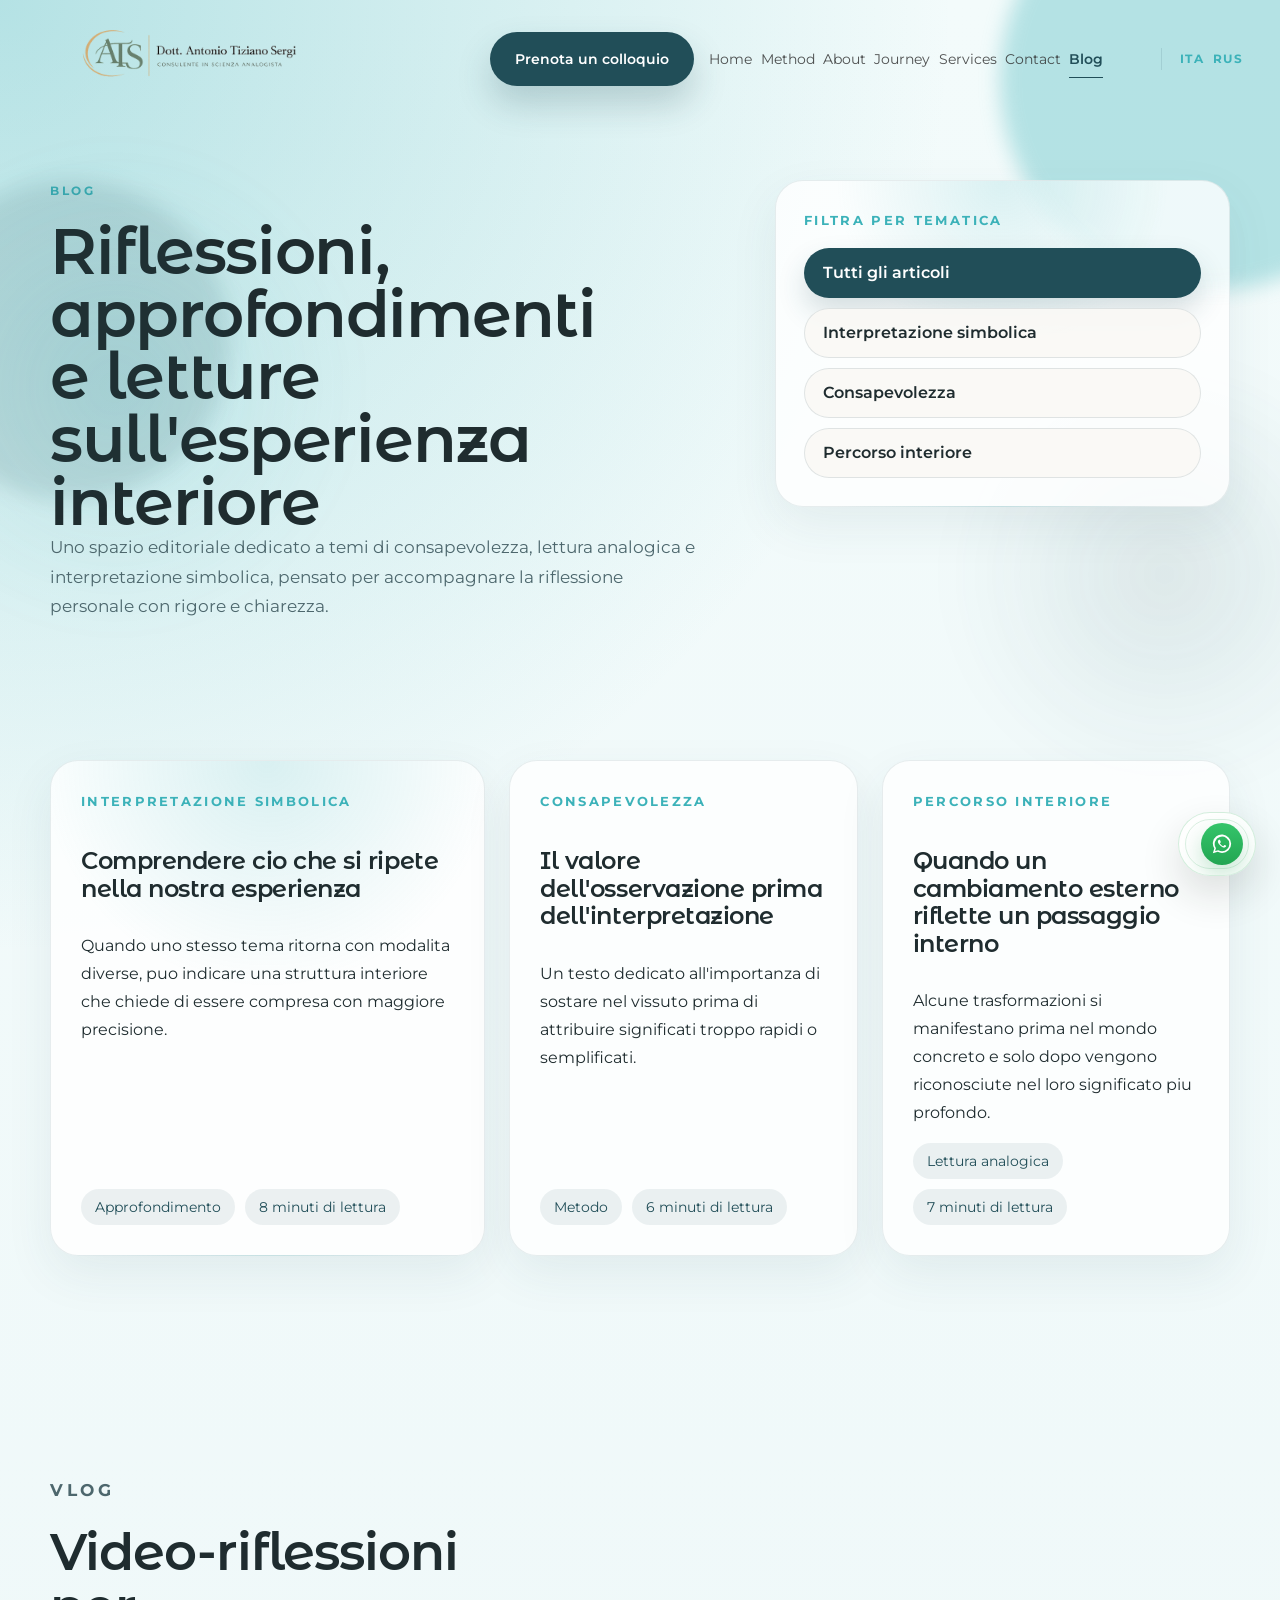
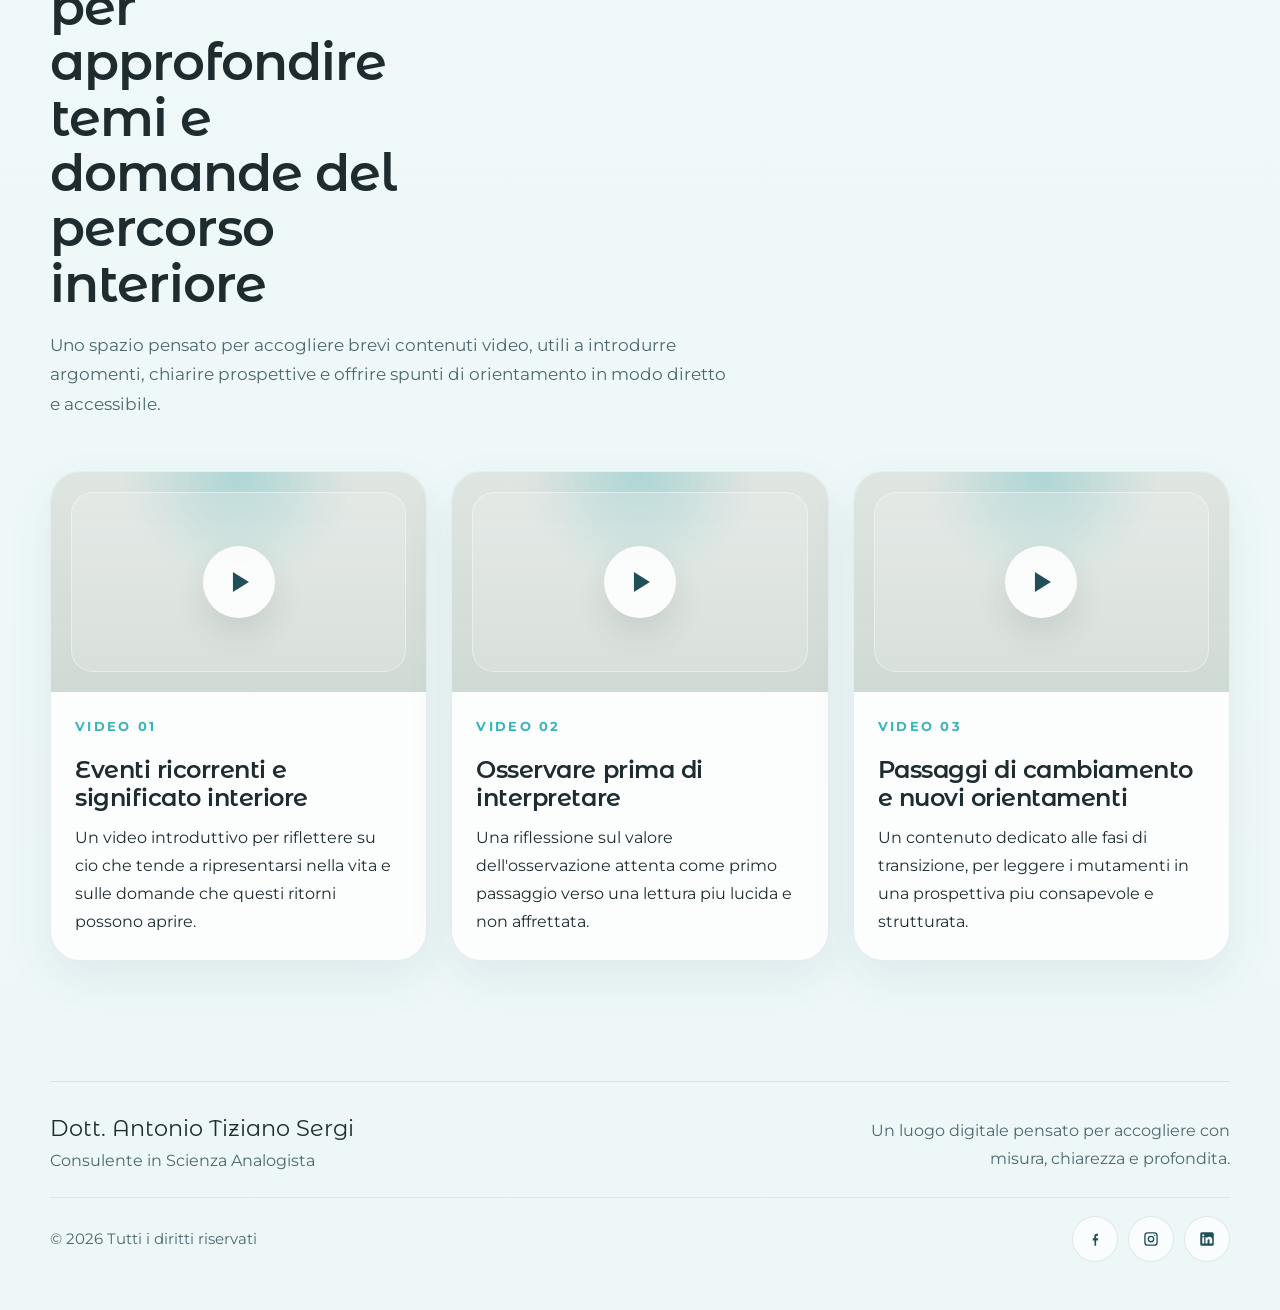
==== commit 70aec695: "Update site colors and typography" ====
--- a/blog-en.html
+++ b/blog-en.html
@@ -13,7 +13,7 @@
     <link rel="preconnect" href="https://fonts.googleapis.com" />
     <link rel="preconnect" href="https://fonts.gstatic.com" crossorigin />
     <link
-      href="https://fonts.googleapis.com/css2?family=Inter:wght@400;500;600;700&family=Playfair+Display:wght@500;600;700&display=swap"
+      href="https://fonts.googleapis.com/css2?family=Montserrat:wght@400;500;600;700&family=Montserrat+Alternates:wght@500;600;700&display=swap"
       rel="stylesheet"
     />
     <link rel="stylesheet" href="style.css" />
--- a/style.css
+++ b/style.css
@@ -1,17 +1,17 @@
 :root {
-  --bg: #f5f4f1;
-  --bg-soft: #efede7;
-  --bg-deep: #e7e2d8;
+  --bg: #f3fbfb;
+  --bg-soft: #eaf6f7;
+  --bg-deep: #d9eef0;
   --surface: rgba(255, 255, 255, 0.68);
   --surface-strong: rgba(255, 255, 255, 0.84);
-  --primary: #556b63;
-  --secondary: #7d8b85;
-  --accent: #c9bfae;
-  --text: #2c2c2c;
-  --muted: #666256;
-  --border: rgba(85, 107, 99, 0.14);
-  --shadow: 0 24px 70px rgba(58, 63, 58, 0.09);
-  --shadow-soft: 0 18px 48px rgba(58, 63, 58, 0.07);
+  --primary: #214e58;
+  --secondary: #3cb2b9;
+  --accent: #82d9de;
+  --text: #1f2c2f;
+  --muted: #4d676d;
+  --border: rgba(33, 78, 88, 0.14);
+  --shadow: 0 24px 70px rgba(33, 78, 88, 0.10);
+  --shadow-soft: 0 18px 48px rgba(33, 78, 88, 0.08);
   --radius: 28px;
   --radius-sm: 18px;
   --container: min(1180px, calc(100% - 48px));
@@ -30,10 +30,10 @@
 
 body {
   margin: 0;
-  font-family: "Inter", sans-serif;
+  font-family: "Montserrat", sans-serif;
   background:
-    radial-gradient(circle at top left, rgba(201, 191, 174, 0.34), transparent 30%),
-    linear-gradient(180deg, #f6f5f2 0%, #f2f0ea 100%);
+    radial-gradient(circle at top left, rgba(60, 178, 185, 0.34), transparent 30%),
+    linear-gradient(180deg, #f3fbfb 0%, #edf7f8 100%);
   color: var(--text);
   line-height: 1.75;
   -webkit-font-smoothing: antialiased;
@@ -60,7 +60,7 @@
   min-height: 320px;
   top: 10vh;
   left: -8vw;
-  background: radial-gradient(circle, rgba(201, 191, 174, 0.26) 0%, rgba(201, 191, 174, 0.08) 45%, transparent 72%);
+  background: radial-gradient(circle, rgba(60, 178, 185, 0.26) 0%, rgba(60, 178, 185, 0.08) 45%, transparent 72%);
   animation: ambient-drift-one 22s ease-in-out infinite alternate;
 }
 
@@ -71,7 +71,7 @@
   min-height: 280px;
   right: -6vw;
   bottom: 6vh;
-  background: radial-gradient(circle, rgba(125, 139, 133, 0.18) 0%, rgba(125, 139, 133, 0.06) 46%, transparent 74%);
+  background: radial-gradient(circle, rgba(33, 78, 88, 0.18) 0%, rgba(33, 78, 88, 0.06) 46%, transparent 74%);
   animation: ambient-drift-two 26s ease-in-out infinite alternate;
 }
 
@@ -136,7 +136,7 @@
   height: 420px;
   top: -130px;
   right: -140px;
-  background: rgba(201, 191, 174, 0.34);
+  background: rgba(60, 178, 185, 0.34);
 }
 
 .site-header::after {
@@ -144,7 +144,7 @@
   height: 320px;
   left: -90px;
   bottom: 120px;
-  background: rgba(125, 139, 133, 0.13);
+  background: rgba(33, 78, 88, 0.13);
 }
 
 .navbar {
@@ -173,7 +173,7 @@
   background: rgba(245, 244, 241, 0.92);
   backdrop-filter: blur(18px);
   box-shadow: 0 12px 32px rgba(50, 55, 50, 0.08);
-  border: 1px solid rgba(85, 107, 99, 0.08);
+  border: 1px solid rgba(33, 78, 88, 0.08);
 }
 
 .brand {
@@ -181,7 +181,7 @@
   align-items: center;
   gap: 0;
   min-width: 0;
-  width: 438px;
+  width: 416px;
   height: 46px;
   flex-shrink: 0;
   overflow: visible;
@@ -193,7 +193,7 @@
   width: auto;
   height: 46px;
   object-fit: contain;
-  transform: scale(4.46);
+  transform: scale(4.34);
   transform-origin: left center;
 }
 
@@ -203,15 +203,15 @@
   grid-template-columns: auto minmax(0, 1fr) auto;
   flex: 1;
   min-width: 0;
-  margin-left: clamp(10px, 1.5vw, 22px);
-  gap: clamp(18px, 1.8vw, 24px);
+  margin-left: clamp(10px, 1.4vw, 18px);
+  gap: clamp(12px, 1.2vw, 18px);
 }
 
 .nav-cta {
-  min-height: 44px;
-  padding: 0 18px;
-  font-size: 0.9rem;
-  box-shadow: 0 14px 28px rgba(85, 107, 99, 0.16);
+  min-height: 42px;
+  padding: 0 16px;
+  font-size: 0.86rem;
+  box-shadow: 0 14px 28px rgba(33, 78, 88, 0.16);
   flex-shrink: 0;
   margin-right: 0;
 }
@@ -220,16 +220,16 @@
   display: flex;
   align-items: center;
   justify-content: flex-start;
-  gap: clamp(8px, 0.75vw, 14px);
+  gap: clamp(8px, 0.65vw, 12px);
   min-width: 0;
   flex-wrap: nowrap;
   width: 100%;
-  padding-right: 28px;
-  overflow: hidden;
+  padding-right: 14px;
+  overflow: visible;
 }
 
 .nav-menu a {
-  font-size: 0.89rem;
+  font-size: 0.86rem;
   color: rgba(44, 44, 44, 0.82);
   position: relative;
   white-space: nowrap;
@@ -267,8 +267,8 @@
   align-items: center;
   gap: 8px;
   margin-left: 0;
-  padding-left: 24px;
-  border-left: 1px solid rgba(85, 107, 99, 0.12);
+  padding-left: 18px;
+  border-left: 1px solid rgba(33, 78, 88, 0.12);
   flex-shrink: 0;
   justify-self: end;
 }
@@ -323,7 +323,7 @@
   position: absolute;
   inset: 42px -32px;
   background: linear-gradient(180deg, rgba(255, 255, 255, 0.4), rgba(255, 255, 255, 0.2));
-  border: 1px solid rgba(85, 107, 99, 0.08);
+  border: 1px solid rgba(33, 78, 88, 0.08);
   border-radius: 42px;
   z-index: -1;
 }
@@ -375,9 +375,9 @@
 .blog-filter-panel {
   padding: 28px;
   border-radius: 28px;
-  border: 1px solid rgba(85, 107, 99, 0.1);
+  border: 1px solid rgba(33, 78, 88, 0.1);
   background:
-    radial-gradient(circle at top, rgba(201, 191, 174, 0.18), transparent 42%),
+    radial-gradient(circle at top, rgba(60, 178, 185, 0.18), transparent 42%),
     rgba(255, 255, 255, 0.78);
   box-shadow: var(--shadow-soft);
 }
@@ -401,7 +401,7 @@
   min-height: 50px;
   padding: 0 18px;
   border-radius: 999px;
-  border: 1px solid rgba(85, 107, 99, 0.12);
+  border: 1px solid rgba(33, 78, 88, 0.12);
   background: rgba(250, 249, 246, 0.92);
   color: var(--text);
   text-align: left;
@@ -418,7 +418,7 @@
 .blog-filter-button:hover,
 .blog-filter-button:focus-visible {
   transform: translateY(-2px);
-  border-color: rgba(85, 107, 99, 0.22);
+  border-color: rgba(33, 78, 88, 0.22);
   box-shadow: 0 12px 24px rgba(58, 63, 58, 0.08);
 }
 
@@ -426,7 +426,7 @@
   background: var(--primary);
   color: #fff;
   border-color: transparent;
-  box-shadow: 0 14px 28px rgba(85, 107, 99, 0.18);
+  box-shadow: 0 14px 28px rgba(33, 78, 88, 0.18);
 }
 
 .eyebrow {
@@ -441,7 +441,7 @@
 h1,
 h2,
 h3 {
-  font-family: "Playfair Display", serif;
+  font-family: "Montserrat Alternates", sans-serif;
   font-weight: 600;
   letter-spacing: -0.02em;
 }
@@ -518,16 +518,16 @@
 .button-primary {
   background: var(--primary);
   color: #fff;
-  box-shadow: 0 18px 34px rgba(85, 107, 99, 0.22);
+  box-shadow: 0 18px 34px rgba(33, 78, 88, 0.22);
 }
 
 .button-primary:hover,
 .button-primary:focus-visible {
-  background: #495d56;
+  background: #173f47;
 }
 
 .button-secondary {
-  border-color: rgba(85, 107, 99, 0.18);
+  border-color: rgba(33, 78, 88, 0.18);
   background: rgba(255, 255, 255, 0.65);
   color: var(--primary);
 }
@@ -547,7 +547,7 @@
   content: "";
   position: absolute;
   border-radius: 32px;
-  background: linear-gradient(180deg, rgba(201, 191, 174, 0.38), rgba(85, 107, 99, 0.1));
+  background: linear-gradient(180deg, rgba(60, 178, 185, 0.38), rgba(33, 78, 88, 0.1));
   inset: auto;
 }
 
@@ -576,10 +576,10 @@
   text-align: center;
   padding: 24px;
   border-radius: 34px;
-  border: 1px solid rgba(85, 107, 99, 0.14);
+  border: 1px solid rgba(33, 78, 88, 0.14);
   background:
     linear-gradient(180deg, rgba(255, 255, 255, 0.42), rgba(255, 255, 255, 0.9)),
-    radial-gradient(circle at top, rgba(201, 191, 174, 0.42), transparent 45%),
+    radial-gradient(circle at top, rgba(60, 178, 185, 0.42), transparent 45%),
     linear-gradient(180deg, #d9d1c4 0%, #eef0eb 100%);
   box-shadow: var(--shadow);
   color: rgba(44, 44, 44, 0.64);
@@ -591,7 +591,7 @@
   width: 58%;
   aspect-ratio: 0.8;
   border-radius: 999px 999px 28px 28px;
-  border: 1px solid rgba(85, 107, 99, 0.1);
+  border: 1px solid rgba(33, 78, 88, 0.1);
   background: rgba(255, 255, 255, 0.36);
   box-shadow: inset 0 12px 28px rgba(255, 255, 255, 0.5);
 }
@@ -619,13 +619,13 @@
   padding: 22px;
   background: rgba(255, 255, 255, 0.88);
   backdrop-filter: blur(18px);
-  border: 1px solid rgba(85, 107, 99, 0.1);
+  border: 1px solid rgba(33, 78, 88, 0.1);
   border-radius: 22px;
   box-shadow: var(--shadow-soft);
 }
 
 .portrait-caption p {
-  font-family: "Playfair Display", serif;
+  font-family: "Montserrat Alternates", sans-serif;
   font-size: 1.25rem;
   line-height: 1.25;
   margin-bottom: 10px;
@@ -674,7 +674,7 @@
   top: 50%;
   width: 12px;
   height: 1px;
-  background: rgba(85, 107, 99, 0.42);
+  background: rgba(33, 78, 88, 0.42);
 }
 
 .section-intro {
@@ -721,7 +721,7 @@
 .article-card:hover {
   transform: translateY(-6px);
   box-shadow: 0 26px 54px rgba(58, 63, 58, 0.11);
-  border-color: rgba(85, 107, 99, 0.22);
+  border-color: rgba(33, 78, 88, 0.22);
 }
 
 .icon-shell {
@@ -731,7 +731,7 @@
   place-items: center;
   border-radius: 18px;
   margin-bottom: 28px;
-  background: rgba(85, 107, 99, 0.09);
+  background: rgba(33, 78, 88, 0.09);
   color: var(--primary);
   font-size: 0.88rem;
   font-weight: 700;
@@ -758,7 +758,7 @@
 
 .about-details article {
   padding-bottom: 20px;
-  border-bottom: 1px solid rgba(85, 107, 99, 0.12);
+  border-bottom: 1px solid rgba(33, 78, 88, 0.12);
 }
 
 .timeline {
@@ -775,7 +775,7 @@
   left: 6%;
   right: 6%;
   height: 1px;
-  background: linear-gradient(90deg, rgba(85, 107, 99, 0.08), rgba(85, 107, 99, 0.3), rgba(85, 107, 99, 0.08));
+  background: linear-gradient(90deg, rgba(33, 78, 88, 0.08), rgba(33, 78, 88, 0.3), rgba(33, 78, 88, 0.08));
 }
 
 .timeline-step {
@@ -791,10 +791,10 @@
   margin-bottom: 24px;
   border-radius: 50%;
   background: linear-gradient(180deg, rgba(255, 255, 255, 0.94), rgba(245, 244, 241, 0.94));
-  border: 1px solid rgba(85, 107, 99, 0.14);
+  border: 1px solid rgba(33, 78, 88, 0.14);
   box-shadow: var(--shadow-soft);
   color: var(--primary);
-  font-family: "Playfair Display", serif;
+  font-family: "Montserrat Alternates", sans-serif;
   font-size: 1.45rem;
 }
 
@@ -859,15 +859,15 @@
 
 .service-face-front {
   background:
-    radial-gradient(circle at top right, rgba(201, 191, 174, 0.18), transparent 38%),
+    radial-gradient(circle at top right, rgba(60, 178, 185, 0.18), transparent 38%),
     rgba(255, 255, 255, 0.86);
 }
 
 .service-face-back {
   transform: rotateY(180deg);
   background:
-    radial-gradient(circle at top, rgba(85, 107, 99, 0.14), transparent 40%),
-    linear-gradient(180deg, rgba(85, 107, 99, 0.98), rgba(66, 84, 77, 0.98));
+    radial-gradient(circle at top, rgba(33, 78, 88, 0.14), transparent 40%),
+    linear-gradient(180deg, rgba(33, 78, 88, 0.98), rgba(24, 61, 69, 0.98));
   color: #f9f7f2;
   border-color: rgba(255, 255, 255, 0.08);
 }
@@ -931,7 +931,7 @@
 .blog-card {
   padding: 30px;
   border-radius: 28px;
-  border: 1px solid rgba(85, 107, 99, 0.1);
+  border: 1px solid rgba(33, 78, 88, 0.1);
   background: rgba(255, 255, 255, 0.78);
   box-shadow: var(--shadow-soft);
 }
@@ -951,7 +951,7 @@
 .blog-card:focus-within {
   transform: translateY(-6px);
   box-shadow: 0 24px 52px rgba(58, 63, 58, 0.1);
-  border-color: rgba(85, 107, 99, 0.2);
+  border-color: rgba(33, 78, 88, 0.2);
 }
 
 .blog-card.is-hidden {
@@ -960,7 +960,7 @@
 
 .blog-card-featured {
   background:
-    radial-gradient(circle at top, rgba(201, 191, 174, 0.18), transparent 42%),
+    radial-gradient(circle at top, rgba(60, 178, 185, 0.18), transparent 42%),
     rgba(255, 255, 255, 0.82);
 }
 
@@ -977,7 +977,7 @@
   min-height: 36px;
   padding: 0 14px;
   border-radius: 999px;
-  background: rgba(85, 107, 99, 0.08);
+  background: rgba(33, 78, 88, 0.08);
   color: var(--primary);
   font-size: 0.9rem;
 }
@@ -989,7 +989,7 @@
 .vlog-card {
   border-radius: 30px;
   overflow: hidden;
-  border: 1px solid rgba(85, 107, 99, 0.1);
+  border: 1px solid rgba(33, 78, 88, 0.1);
   background: rgba(255, 255, 255, 0.8);
   box-shadow: var(--shadow-soft);
   transition:
@@ -1002,7 +1002,7 @@
 .vlog-card:focus-within {
   transform: translateY(-6px);
   box-shadow: 0 24px 52px rgba(58, 63, 58, 0.1);
-  border-color: rgba(85, 107, 99, 0.18);
+  border-color: rgba(33, 78, 88, 0.18);
 }
 
 .vlog-thumb {
@@ -1011,7 +1011,7 @@
   display: grid;
   place-items: center;
   background:
-    radial-gradient(circle at top, rgba(201, 191, 174, 0.3), transparent 40%),
+    radial-gradient(circle at top, rgba(60, 178, 185, 0.3), transparent 40%),
     linear-gradient(180deg, rgba(221, 227, 223, 0.92), rgba(201, 213, 206, 0.88));
 }
 
@@ -1080,7 +1080,7 @@
 }
 
 .faq-question span:first-child {
-  font-family: "Playfair Display", serif;
+  font-family: "Montserrat Alternates", sans-serif;
   font-size: 1.35rem;
 }
 
@@ -1133,7 +1133,7 @@
   padding: 54px;
   border-radius: 34px;
   background:
-    radial-gradient(circle at top, rgba(201, 191, 174, 0.26), transparent 40%),
+    radial-gradient(circle at top, rgba(60, 178, 185, 0.26), transparent 40%),
     rgba(255, 255, 255, 0.78);
 }
 
@@ -1162,7 +1162,7 @@
   min-height: 220px;
   padding: 28px;
   border-radius: 28px;
-  border: 1px solid rgba(85, 107, 99, 0.1);
+  border: 1px solid rgba(33, 78, 88, 0.1);
   background:
     linear-gradient(180deg, rgba(212, 228, 222, 0.7), rgba(198, 219, 212, 0.52)),
     rgba(255, 255, 255, 0.78);
@@ -1181,7 +1181,7 @@
 .meeting-card:hover,
 .meeting-card:focus-within {
   transform: translateY(-8px);
-  border-color: rgba(85, 107, 99, 0.18);
+  border-color: rgba(33, 78, 88, 0.18);
   background:
     linear-gradient(180deg, rgba(220, 236, 230, 0.9), rgba(203, 225, 217, 0.74)),
     rgba(255, 255, 255, 0.88);
@@ -1194,7 +1194,7 @@
   display: grid;
   place-items: center;
   border-radius: 18px;
-  background: rgba(85, 107, 99, 0.12);
+  background: rgba(33, 78, 88, 0.12);
   color: var(--primary);
   font-size: 0.84rem;
   font-weight: 700;
@@ -1208,8 +1208,8 @@
 .meeting-card:hover .meeting-icon,
 .meeting-card:focus-within .meeting-icon {
   transform: scale(1.08) translateY(-2px);
-  background: rgba(85, 107, 99, 0.18);
-  box-shadow: 0 12px 24px rgba(85, 107, 99, 0.12);
+  background: rgba(33, 78, 88, 0.18);
+  box-shadow: 0 12px 24px rgba(33, 78, 88, 0.12);
 }
 
 .meeting-card h3 {
@@ -1218,13 +1218,13 @@
 
 .meeting-card p {
   max-width: none;
-  color: #43514b;
+  color: #325f69;
 }
 
 .cta-footer {
   margin-top: 24px;
   padding-top: 20px;
-  border-top: 1px solid rgba(85, 107, 99, 0.12);
+  border-top: 1px solid rgba(33, 78, 88, 0.12);
   display: flex;
   align-items: center;
   justify-content: space-between;
@@ -1246,7 +1246,7 @@
   flex-direction: column;
   gap: 4px;
   padding-bottom: 16px;
-  border-bottom: 1px solid rgba(85, 107, 99, 0.12);
+  border-bottom: 1px solid rgba(33, 78, 88, 0.12);
 }
 
 .contact-details strong {
@@ -1295,9 +1295,9 @@
   padding: 34px;
   border-radius: 34px;
   background:
-    radial-gradient(circle at top, rgba(201, 191, 174, 0.18), transparent 42%),
+    radial-gradient(circle at top, rgba(60, 178, 185, 0.18), transparent 42%),
     rgba(245, 244, 241, 0.98);
-  border: 1px solid rgba(85, 107, 99, 0.12);
+  border: 1px solid rgba(33, 78, 88, 0.12);
   box-shadow: 0 34px 80px rgba(30, 34, 31, 0.22);
   z-index: 1;
   transform: translateY(18px) scale(0.98);
@@ -1320,7 +1320,7 @@
 .modal-form {
   padding: 28px;
   background: linear-gradient(180deg, rgba(255, 255, 255, 0.82), rgba(255, 255, 255, 0.68));
-  border: 1px solid rgba(85, 107, 99, 0.08);
+  border: 1px solid rgba(33, 78, 88, 0.08);
   box-shadow: inset 0 1px 0 rgba(255, 255, 255, 0.75);
   border-radius: 28px;
 }
@@ -1374,7 +1374,7 @@
   border: 0;
   border-radius: 50%;
   background: rgba(255, 255, 255, 0.98);
-  border: 1px solid rgba(85, 107, 99, 0.16);
+  border: 1px solid rgba(33, 78, 88, 0.16);
   box-shadow: 0 10px 24px rgba(44, 44, 44, 0.12);
   cursor: pointer;
   z-index: 3;
@@ -1397,7 +1397,7 @@
   top: 50%;
   width: 20px;
   height: 2.5px;
-  background: #37403c;
+  background: #214e58;
   border-radius: 999px;
 }
 
@@ -1424,7 +1424,7 @@
   width: 100%;
   padding: 15px 18px;
   border-radius: 18px;
-  border: 1px solid rgba(85, 107, 99, 0.12);
+  border: 1px solid rgba(33, 78, 88, 0.12);
   background: rgba(250, 249, 246, 0.96);
   color: var(--text);
   transition: border-color var(--transition), box-shadow var(--transition);
@@ -1433,15 +1433,15 @@
 .contact-form input:focus,
 .contact-form textarea:focus {
   outline: none;
-  border-color: rgba(85, 107, 99, 0.45);
-  box-shadow: 0 0 0 4px rgba(85, 107, 99, 0.08);
+  border-color: rgba(33, 78, 88, 0.45);
+  box-shadow: 0 0 0 4px rgba(33, 78, 88, 0.08);
 }
 
 .form-feedback {
   margin-top: 8px;
   padding: 14px 16px;
   border-radius: 16px;
-  background: rgba(85, 107, 99, 0.08);
+  background: rgba(33, 78, 88, 0.08);
   color: var(--primary);
   font-size: 0.95rem;
 }
@@ -1463,17 +1463,17 @@
 
 .footer-top {
   padding: 34px 0 22px;
-  border-top: 1px solid rgba(85, 107, 99, 0.12);
+  border-top: 1px solid rgba(33, 78, 88, 0.12);
 }
 
 .footer-bottom {
   padding-top: 18px;
-  border-top: 1px solid rgba(85, 107, 99, 0.08);
+  border-top: 1px solid rgba(33, 78, 88, 0.08);
   font-size: 0.95rem;
 }
 
 .footer-name {
-  font-family: "Playfair Display", serif;
+  font-family: "Montserrat Alternates", sans-serif;
   color: var(--text);
   font-size: 1.4rem;
   line-height: 1.15;
@@ -1500,7 +1500,7 @@
   display: grid;
   place-items: center;
   border-radius: 999px;
-  border: 1px solid rgba(85, 107, 99, 0.12);
+  border: 1px solid rgba(33, 78, 88, 0.12);
   background: rgba(255, 255, 255, 0.72);
   transition:
     transform var(--transition),
@@ -1512,7 +1512,7 @@
 .social-placeholders a:hover,
 .social-placeholders a:focus-visible {
   transform: translateY(-2px);
-  border-color: rgba(85, 107, 99, 0.22);
+  border-color: rgba(33, 78, 88, 0.22);
   background: rgba(255, 255, 255, 0.92);
   box-shadow: 0 12px 24px rgba(58, 63, 58, 0.08);
 }
@@ -1567,7 +1567,7 @@
   overflow: hidden;
   white-space: nowrap;
   font-weight: 700;
-  color: #1e5e39;
+  color: #214e58;
   transition: max-width 320ms ease, opacity 320ms ease;
   opacity: 0;
 }
@@ -1861,7 +1861,7 @@
     gap: 8px;
     padding: 14px;
     background: rgba(245, 244, 241, 0.96);
-    border: 1px solid rgba(85, 107, 99, 0.1);
+    border: 1px solid rgba(33, 78, 88, 0.1);
     border-radius: 26px;
     box-shadow: var(--shadow-soft);
     backdrop-filter: blur(16px);
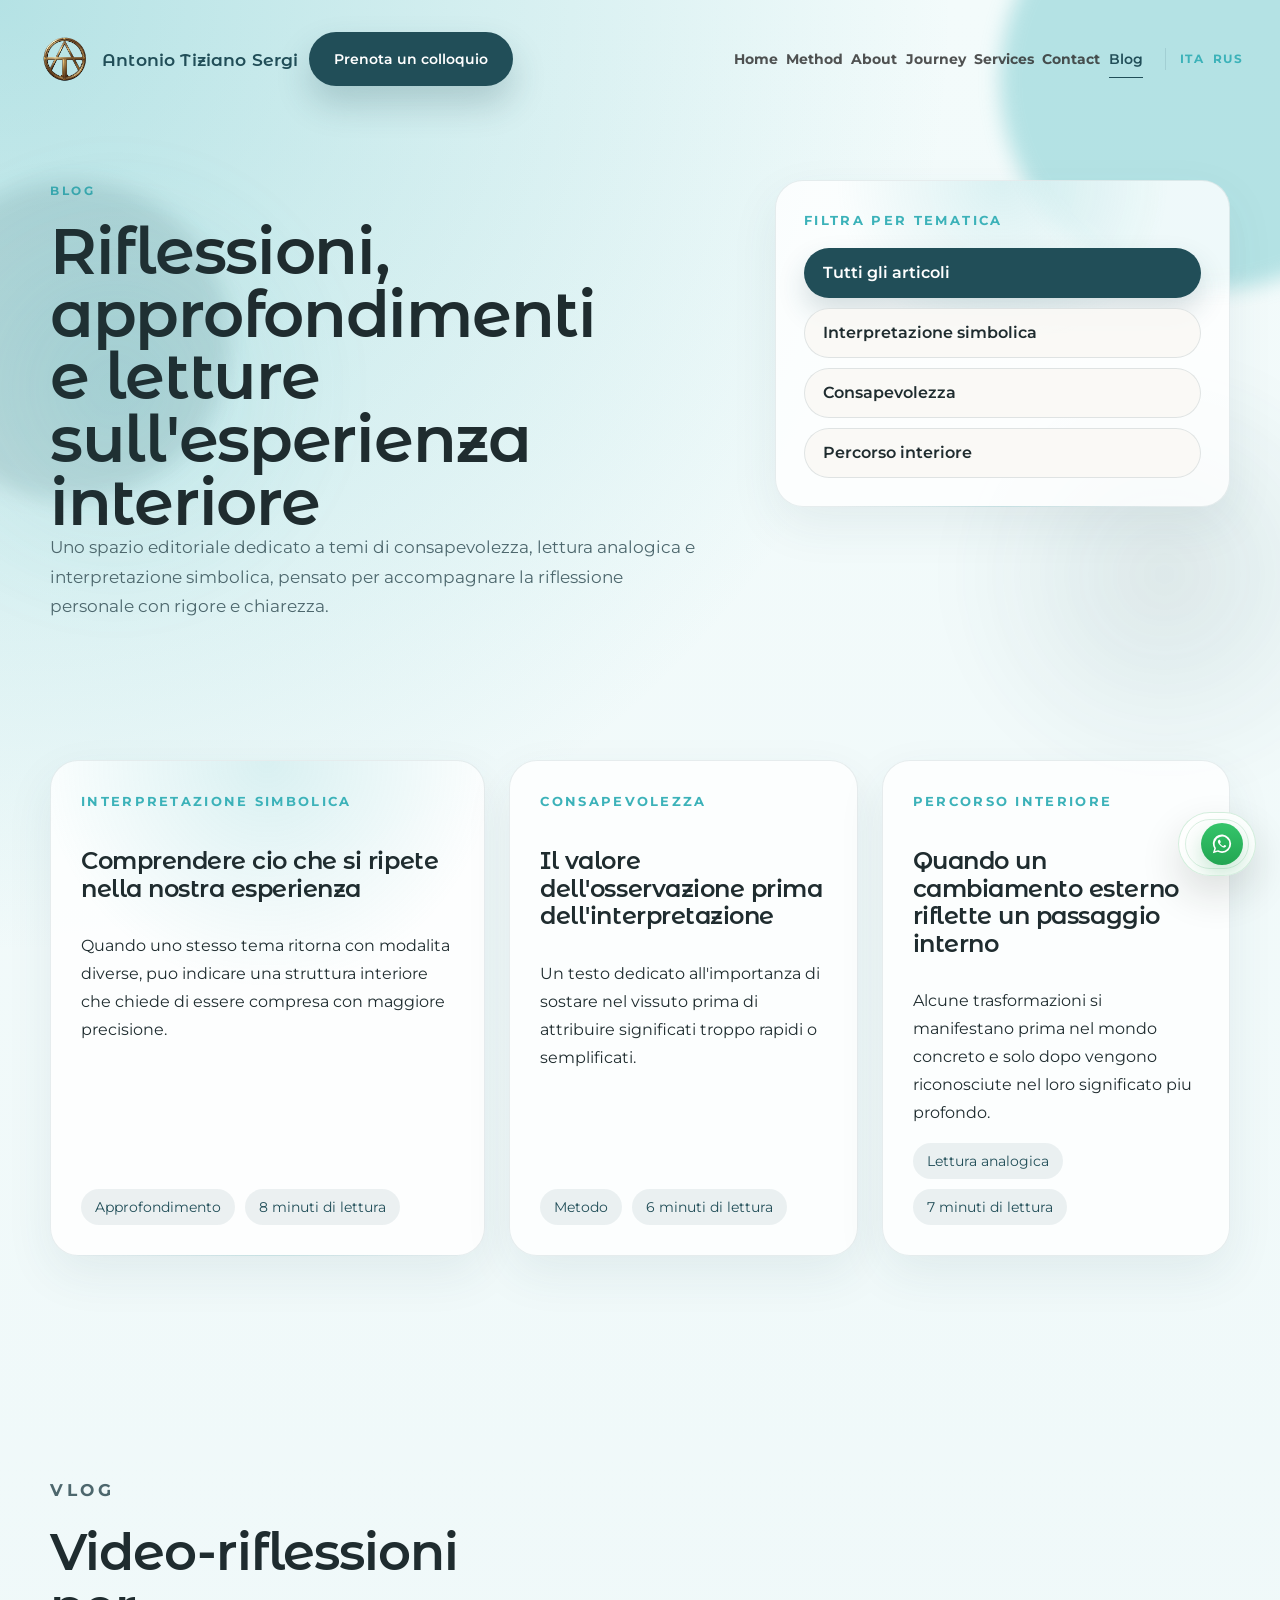
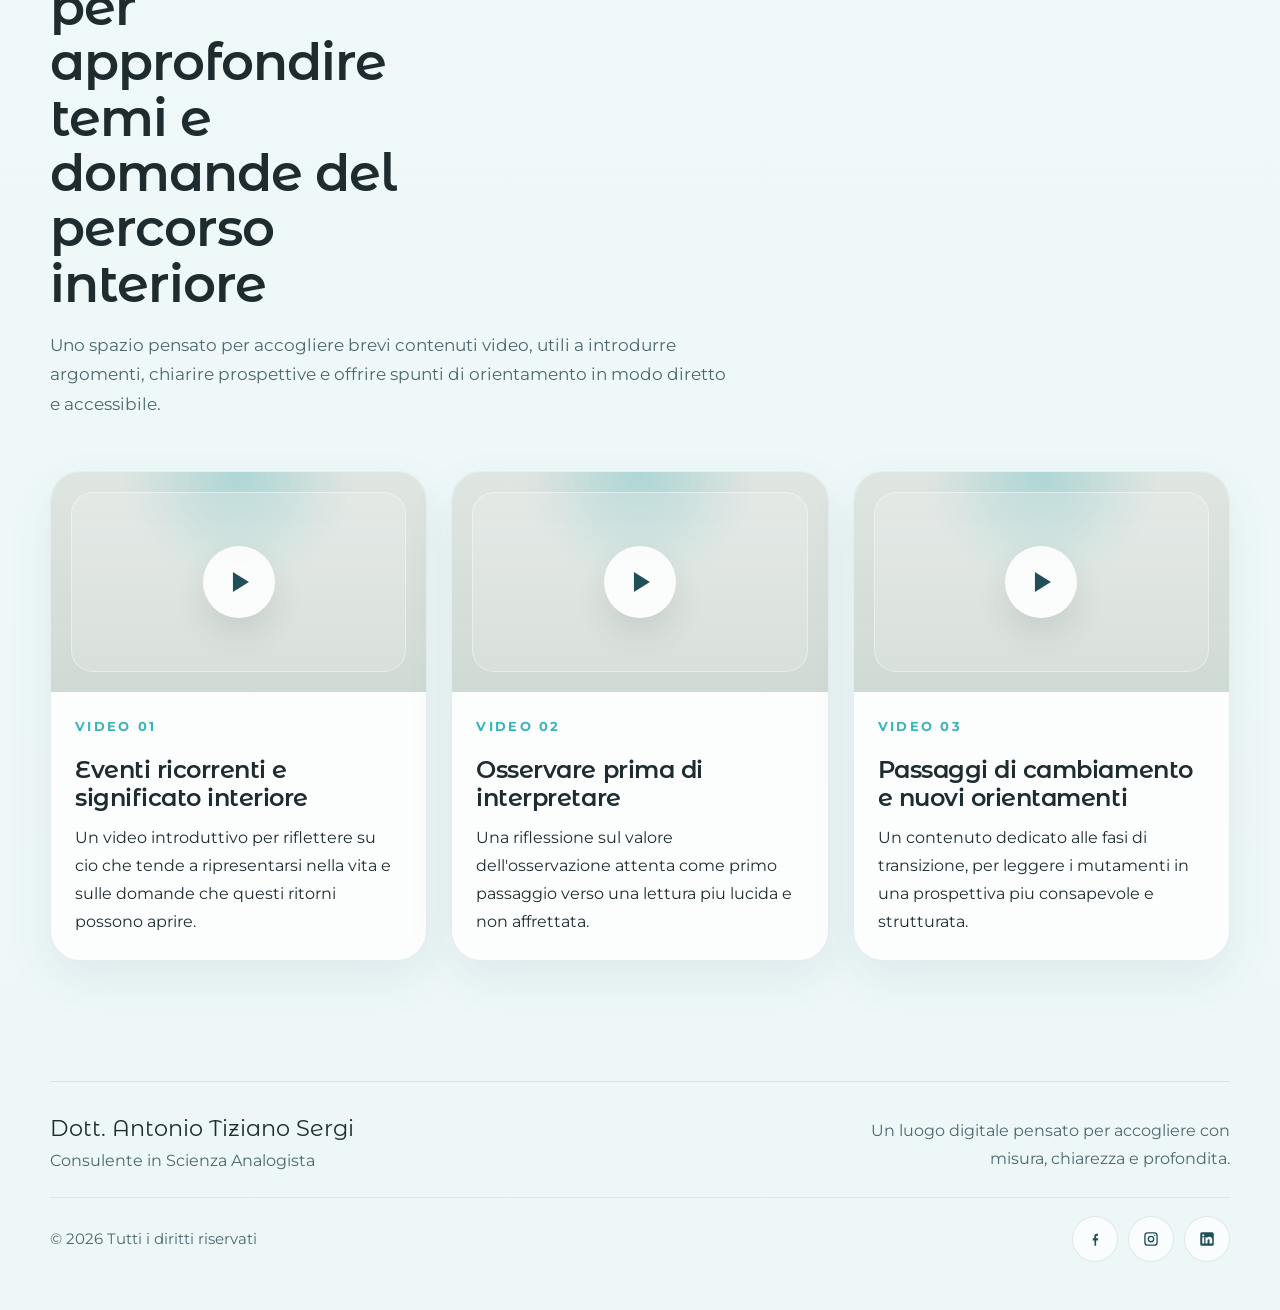
==== commit 30bd0e66: "Refine header branding and update navbar layout" ====
--- a/blog-en.html
+++ b/blog-en.html
@@ -24,22 +24,29 @@
     <header class="site-header site-header-inner" id="top">
       <nav class="navbar is-scrolled">
         <a class="brand" href="index-en.html" aria-label="Back to home">
-          <img
-            class="brand-logo"
-            src="assets/images/logo.png"
-            alt="Logo Dott. Antonio Tiziano Sergi"
-          />
+          <figure class="brand-figure">
+            <img
+              class="brand-logo"
+              src="assets/images/logo-antonio-tiziano-sergi-analogista.webp"
+              alt="Logo di Antonio Tiziano Sergi analogista esperto nella scienza analogica"
+              loading="eager"
+              decoding="async"
+              aria-describedby="brand-caption-blog-en"
+            />
+            <figcaption class="visually-hidden" id="brand-caption-blog-en">Antonio Tiziano Sergi analogista specialista nella scienza analogica</figcaption>
+          </figure>
+          <span class="brand-name" aria-hidden="true">Antonio Tiziano Sergi</span>
         </a>
 
+        <button
+          class="button button-primary nav-cta"
+          type="button"
+          data-open-modal="booking-modal"
+        >
+          Prenota un colloquio
+        </button>
+
         <div class="nav-actions">
-          <button
-            class="button button-primary nav-cta"
-            type="button"
-            data-open-modal="booking-modal"
-          >
-            Prenota un colloquio
-          </button>
-
           <button
             class="menu-toggle"
             type="button"
--- a/style.css
+++ b/style.css
@@ -116,6 +116,18 @@
   top: 16px;
 }
 
+.visually-hidden {
+  position: absolute;
+  width: 1px;
+  height: 1px;
+  padding: 0;
+  margin: -1px;
+  overflow: hidden;
+  clip: rect(0, 0, 0, 0);
+  white-space: nowrap;
+  border: 0;
+}
+
 .site-header {
   min-height: 100vh;
   position: relative;
@@ -155,8 +167,8 @@
   transform: translateX(-50%);
   display: flex;
   align-items: center;
-  justify-content: space-between;
-  gap: 18px;
+  justify-content: flex-start;
+  gap: 10px;
   padding: 12px 16px 12px 10px;
   border-radius: 999px;
   z-index: 100;
@@ -179,10 +191,10 @@
 .brand {
   display: inline-flex;
   align-items: center;
-  gap: 0;
+  gap: 10px;
   min-width: 0;
-  width: 416px;
-  height: 46px;
+  width: auto;
+  height: 54px;
   flex-shrink: 0;
   overflow: visible;
   margin-left: 8px;
@@ -191,20 +203,36 @@
 .brand-logo {
   display: block;
   width: auto;
-  height: 46px;
+  height: 54px;
   object-fit: contain;
-  transform: scale(4.34);
+  transform: scale(1);
   transform-origin: left center;
+  flex-shrink: 0;
+}
+
+.brand-figure {
+  margin: 0;
+  flex-shrink: 0;
+}
+
+.brand-name {
+  font-family: "Montserrat Alternates", sans-serif;
+  font-size: 1.08rem;
+  font-weight: 600;
+  line-height: 1.1;
+  color: var(--primary);
+  letter-spacing: 0.01em;
+  white-space: nowrap;
 }
 
 .nav-actions {
-  display: grid;
+  display: flex;
   align-items: center;
-  grid-template-columns: auto minmax(0, 1fr) auto;
   flex: 1;
   min-width: 0;
-  margin-left: clamp(10px, 1.4vw, 18px);
-  gap: clamp(12px, 1.2vw, 18px);
+  margin-left: auto;
+  gap: 10px;
+  justify-content: flex-end;
 }
 
 .nav-cta {
@@ -213,7 +241,7 @@
   font-size: 0.86rem;
   box-shadow: 0 14px 28px rgba(33, 78, 88, 0.16);
   flex-shrink: 0;
-  margin-right: 0;
+  margin-left: 0;
 }
 
 .nav-menu {
@@ -223,14 +251,18 @@
   gap: clamp(8px, 0.65vw, 12px);
   min-width: 0;
   flex-wrap: nowrap;
-  width: 100%;
-  padding-right: 14px;
+  width: auto;
+  padding-left: 0;
+  padding-right: 0;
   overflow: visible;
+  margin-left: 4px;
+  flex: 0 1 auto;
 }
 
 .nav-menu a {
   font-size: 0.86rem;
   color: rgba(44, 44, 44, 0.82);
+  font-weight: 700;
   position: relative;
   white-space: nowrap;
 }
@@ -266,11 +298,10 @@
   display: flex;
   align-items: center;
   gap: 8px;
-  margin-left: 0;
-  padding-left: 18px;
+  margin-left: 12px;
+  padding-left: 14px;
   border-left: 1px solid rgba(33, 78, 88, 0.12);
   flex-shrink: 0;
-  justify-self: end;
 }
 
 .language-switch a {
@@ -1486,6 +1517,52 @@
 .footer-note {
   max-width: 36ch;
   text-align: right;
+}
+
+.footer-meta {
+  display: flex;
+  align-items: center;
+  gap: 18px;
+}
+
+.footer-legal {
+  display: flex;
+  align-items: center;
+  gap: 12px;
+}
+
+.footer-legal button {
+  border: 0;
+  background: transparent;
+  padding: 0;
+  color: var(--muted);
+  font-size: 0.92rem;
+  cursor: pointer;
+  transition: color var(--transition);
+}
+
+.footer-legal button:hover,
+.footer-legal button:focus-visible {
+  color: var(--primary);
+}
+
+.legal-modal-content {
+  max-width: 72ch;
+}
+
+.legal-modal-content h2 {
+  max-width: none;
+  margin-bottom: 18px;
+}
+
+.legal-modal-content h3 {
+  margin-top: 26px;
+  margin-bottom: 10px;
+  font-size: 1.15rem;
+}
+
+.legal-modal-content p {
+  color: var(--muted);
 }
 
 .social-placeholders {
@@ -1750,6 +1827,10 @@
   .footer-note {
     text-align: left;
   }
+
+  .footer-meta {
+    flex-wrap: wrap;
+  }
 }
 
 @media (hover: none) {
@@ -1917,14 +1998,19 @@
   }
 
   .brand {
-    width: 296px;
-    height: 34px;
+    width: auto;
+    height: 38px;
     margin-left: 0;
+    gap: 8px;
   }
 
   .brand-logo {
-    height: 34px;
-    transform: scale(3.3);
+    height: 38px;
+    transform: scale(1);
+  }
+
+  .brand-name {
+    font-size: 0.86rem;
   }
 }
 
@@ -1946,6 +2032,10 @@
   }
 
   .language-switch {
+    display: none;
+  }
+
+  .brand-name {
     display: none;
   }
 
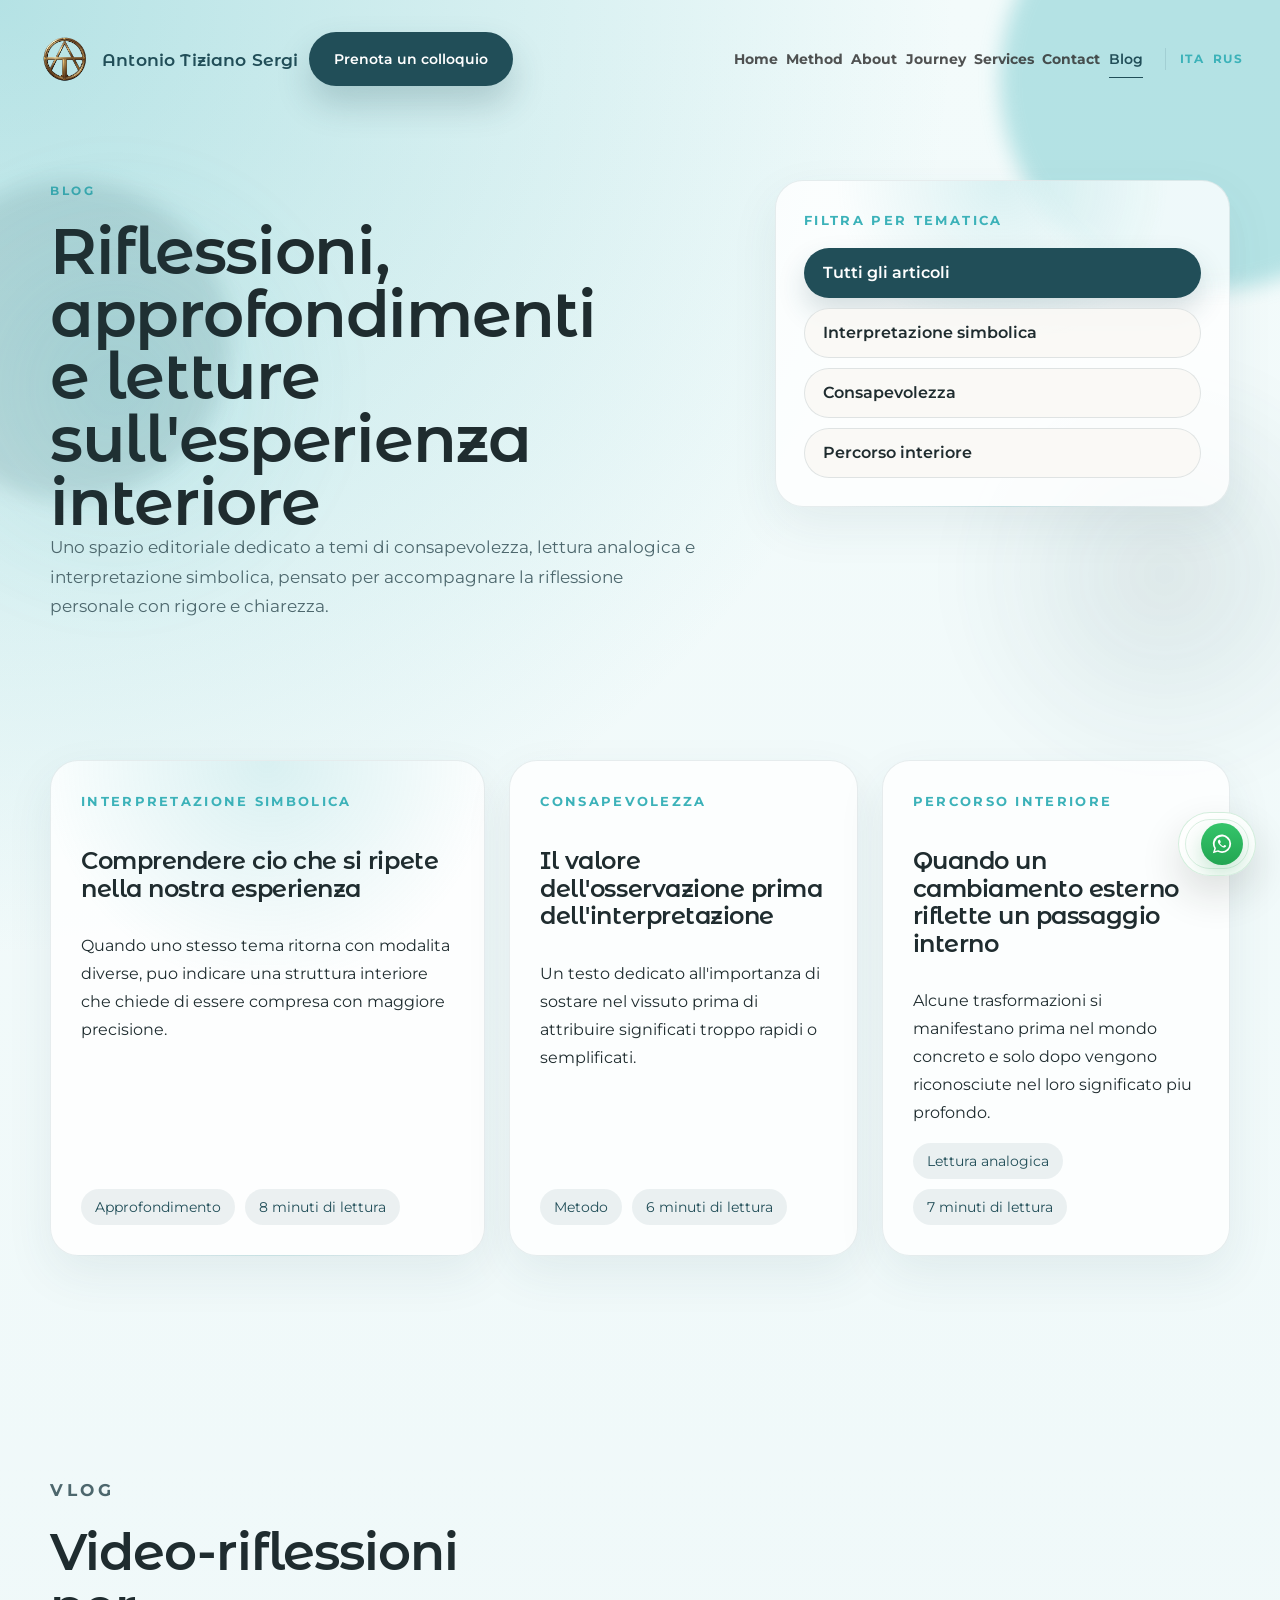
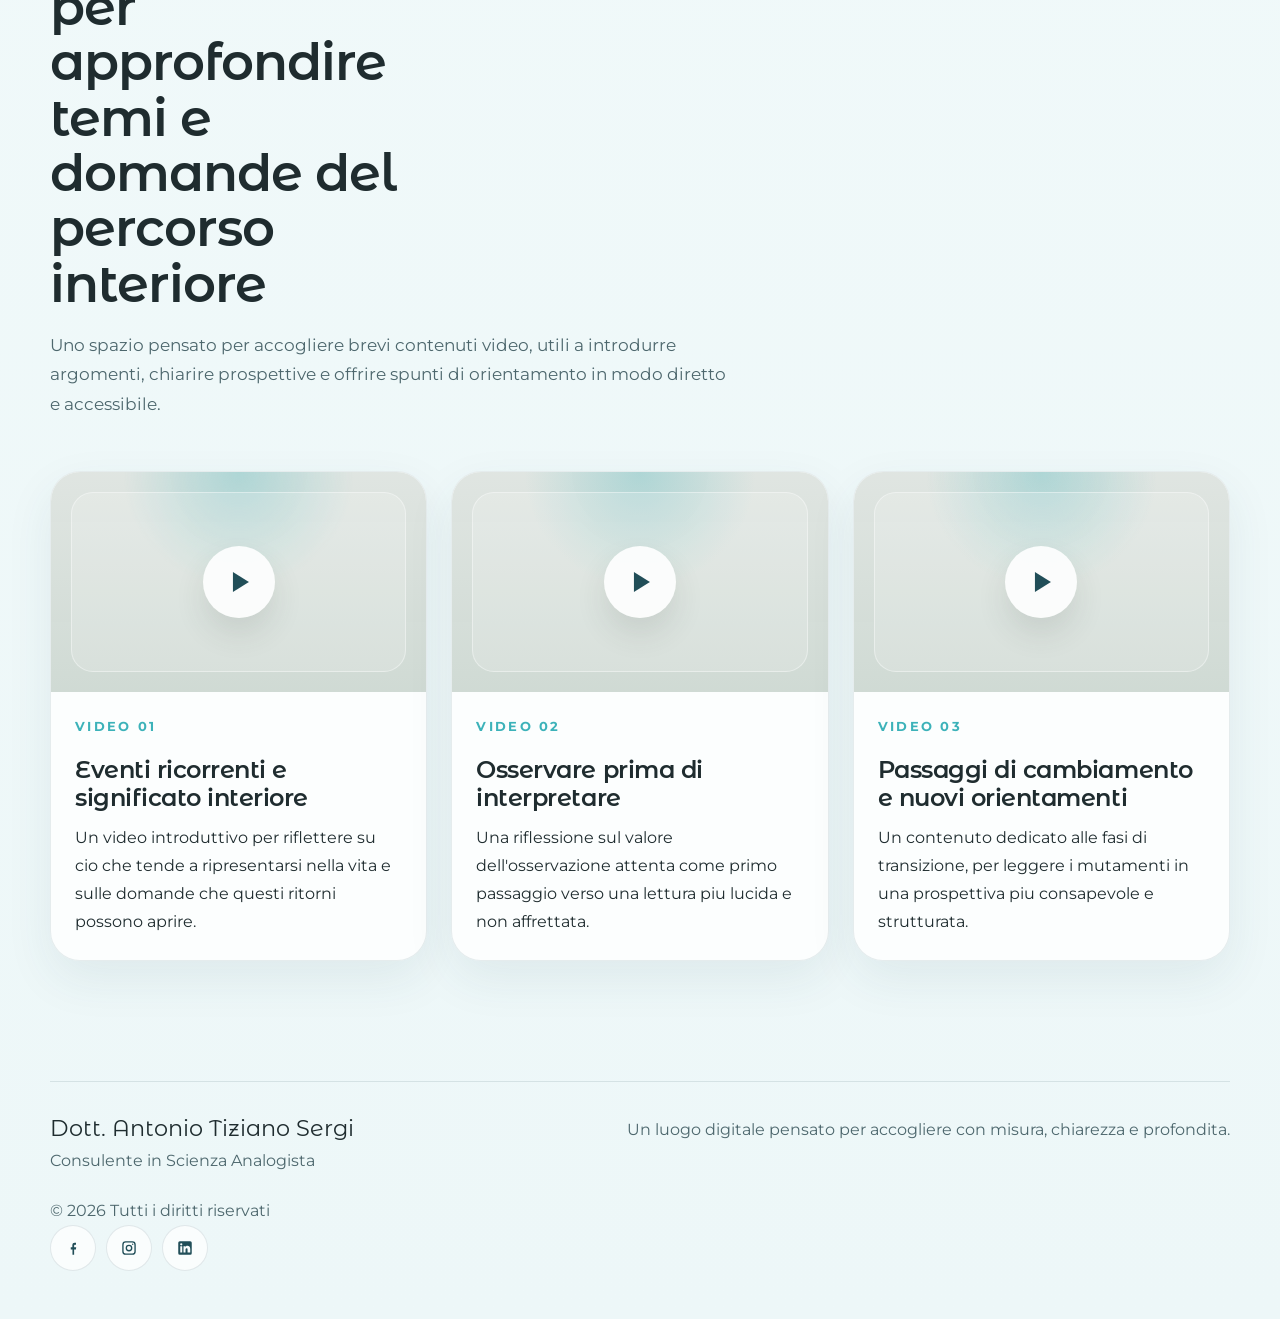
==== commit e2a8cb03: "Update method copy and align booking/WhatsApp links" ====
--- a/blog-en.html
+++ b/blog-en.html
@@ -341,7 +341,7 @@
 
     <a
       class="whatsapp-float"
-      href="https://wa.me/393330000000"
+      href="https://wa.me/393395954816"
       target="_blank"
       rel="noopener noreferrer"
       aria-label="Contatta su WhatsApp"
--- a/style.css
+++ b/style.css
@@ -363,7 +363,7 @@
   display: grid;
   grid-template-columns: 1.05fr 0.95fr;
   align-items: center;
-  gap: 70px;
+  gap: 56px;
   min-height: 100vh;
   padding-top: 140px;
   padding-bottom: 90px;
@@ -508,6 +508,17 @@
   font-weight: 600;
 }
 
+.hero-copy h1 {
+  font-family: "Times New Roman", Times, serif;
+}
+
+.registered-mark {
+  font-size: 0.56em;
+  vertical-align: super;
+  line-height: 0;
+  margin-left: 2px;
+}
+
 .hero-text,
 .section-intro p,
 .about-copy > p,
@@ -568,6 +579,12 @@
   position: relative;
 }
 
+.hero-visual {
+  width: 100%;
+  max-width: 470px;
+  justify-self: end;
+}
+
 .portrait-card,
 .portrait-secondary {
   position: relative;
@@ -583,10 +600,10 @@
 }
 
 .portrait-card::before {
-  width: 84%;
-  height: 82%;
-  right: -24px;
-  bottom: -26px;
+  width: 82%;
+  height: 80%;
+  right: -18px;
+  bottom: -20px;
   z-index: 0;
 }
 
@@ -601,7 +618,8 @@
 .portrait-placeholder {
   position: relative;
   z-index: 1;
-  min-height: 620px;
+  min-height: 0;
+  aspect-ratio: 2 / 3;
   display: grid;
   place-items: center;
   text-align: center;
@@ -641,6 +659,25 @@
   text-transform: uppercase;
 }
 
+.portrait-photo {
+  padding: 0;
+  display: block;
+  margin: 0;
+}
+
+.portrait-photo::before {
+  content: none;
+}
+
+.portrait-photo img {
+  display: block;
+  width: 100%;
+  height: 100%;
+  object-fit: cover;
+  object-position: center top;
+  border-radius: inherit;
+}
+
 .portrait-caption {
   position: absolute;
   left: -22px;
@@ -769,27 +806,239 @@
   letter-spacing: 0.12em;
 }
 
+.about-heading {
+  max-width: 100%;
+  margin-bottom: 36px;
+}
+
+.about-heading-content {
+  display: block;
+}
+
+.about-heading h2 {
+  max-width: 100%;
+  font-size: clamp(1.65rem, 2.35vw, 2.35rem);
+  line-height: 1.2;
+  text-align: left;
+  margin: 0;
+}
+
+.signature-inline {
+  display: inline-flex;
+  align-items: baseline;
+  margin-left: 10px;
+  margin-block: 0;
+}
+
+.signature-inline img {
+  width: clamp(108px, 11.5vw, 164px);
+  height: auto;
+  vertical-align: baseline;
+}
+
+.about-heading-content p {
+  margin-top: 16px;
+  max-width: 95ch;
+  color: var(--muted);
+  font-size: 1.02rem;
+  line-height: 1.7;
+}
+
 .about-layout,
 .contact-layout {
   display: grid;
+  gap: 56px;
+}
+
+.about-layout {
+  grid-template-columns: 1fr;
+  align-items: start;
+  gap: 28px;
+}
+
+.contact-layout {
   grid-template-columns: 0.9fr 1.1fr;
-  gap: 56px;
   align-items: center;
 }
 
 .portrait-secondary {
-  min-height: 540px;
+  min-height: 0;
+}
+
+.about-carousel {
+  position: relative;
+  z-index: 1;
+  min-height: 0;
+  height: auto;
+  border-radius: 34px;
+  border: 1px solid rgba(33, 78, 88, 0.14);
+  background:
+    linear-gradient(180deg, rgba(255, 255, 255, 0.58), rgba(255, 255, 255, 0.92)),
+    radial-gradient(circle at top, rgba(60, 178, 185, 0.28), transparent 46%);
+  box-shadow: var(--shadow);
+  overflow: hidden;
+}
+
+.about-carousel-viewport {
+  width: 100%;
+  height: auto;
+  overflow: hidden;
+}
+
+.about-carousel-track {
+  display: flex;
+  width: 100%;
+  height: auto;
+  transition: transform 420ms ease;
+}
+
+.about-carousel-slide {
+  min-width: 100%;
+  margin: 0;
+  display: grid;
+  grid-template-rows: 450px auto;
+  justify-items: center;
+  height: fit-content;
+}
+
+.about-carousel-slide img {
+  width: 100%;
+  height: 450px;
+  object-fit: contain;
+  object-position: center;
+  margin: 0 auto;
+  background: rgba(245, 248, 249, 0.88);
+}
+
+.about-carousel-slide figcaption {
+  margin: 0;
+  padding: 14px 18px;
+  font-size: 0.88rem;
+  font-weight: 500;
+  color: var(--muted);
+  border-top: 1px solid rgba(33, 78, 88, 0.1);
+  background: rgba(255, 255, 255, 0.9);
+}
+
+.carousel-control {
+  position: absolute;
+  top: calc(50% - 30px);
+  width: 38px;
+  height: 38px;
+  border: 0;
+  border-radius: 50%;
+  background: rgba(255, 255, 255, 0.88);
+  color: var(--primary);
+  font-size: 1.55rem;
+  line-height: 1;
+  display: grid;
+  place-items: center;
+  box-shadow: var(--shadow-soft);
+  cursor: pointer;
+  z-index: 2;
+  transition: transform var(--transition), background var(--transition);
+}
+
+.carousel-control:hover,
+.carousel-control:focus-visible {
+  transform: translateY(-2px);
+  background: rgba(255, 255, 255, 0.98);
+}
+
+.carousel-control-prev {
+  left: 12px;
+}
+
+.carousel-control-next {
+  right: 12px;
+}
+
+.carousel-dots {
+  display: none;
+}
+
+.carousel-dot {
+  width: 8px;
+  height: 8px;
+  border: 0;
+  border-radius: 50%;
+  background: rgba(33, 78, 88, 0.28);
+  cursor: pointer;
+  transition: transform var(--transition), background var(--transition);
+}
+
+.carousel-dot.is-active {
+  background: var(--secondary);
+  transform: scale(1.2);
 }
 
 .about-details {
   display: grid;
-  gap: 24px;
-  margin-top: 34px;
+  grid-template-columns: repeat(2, minmax(0, 1fr));
+  gap: 20px;
+  margin-top: 8px;
 }
 
 .about-details article {
-  padding-bottom: 20px;
-  border-bottom: 1px solid rgba(33, 78, 88, 0.12);
+  padding: 20px;
+  border: 1px solid rgba(33, 78, 88, 0.12);
+  border-radius: 18px;
+  background: rgba(255, 255, 255, 0.56);
+}
+
+.about-copy {
+  width: 100%;
+}
+
+.about-visual {
+  width: min(760px, 100%);
+  margin: 0 auto;
+}
+
+.about-visual::after {
+  display: none;
+}
+
+.about-section-note {
+  margin-top: 18px;
+  color: var(--muted);
+  font-size: 1rem;
+  line-height: 1.72;
+  width: 100%;
+  max-width: 100%;
+}
+
+.about-more {
+  margin-top: 10px;
+}
+
+.about-more summary {
+  display: inline-flex;
+  align-items: center;
+  gap: 8px;
+  cursor: pointer;
+  color: var(--primary);
+  font-weight: 700;
+  font-size: 0.94rem;
+  letter-spacing: 0.01em;
+}
+
+.about-more summary::-webkit-details-marker {
+  display: none;
+}
+
+.about-more summary::after {
+  content: "+";
+  font-size: 1rem;
+  line-height: 1;
+}
+
+.about-more[open] summary::after {
+  content: "−";
+}
+
+.about-more p {
+  margin-top: 12px;
 }
 
 .timeline {
@@ -797,6 +1046,32 @@
   grid-template-columns: repeat(4, minmax(0, 1fr));
   gap: 20px;
   position: relative;
+}
+
+.timeline-benefits {
+  grid-template-columns: repeat(3, minmax(0, 1fr));
+}
+
+.timeline-benefits::before {
+  display: none;
+}
+
+.timeline-benefits .timeline-step {
+  padding: 0;
+}
+
+.timeline-benefits .timeline-step h3 {
+  font-size: 1.12rem;
+  line-height: 1.35;
+  margin: 0;
+}
+
+.percorso-note {
+  margin-top: 30px;
+  color: var(--muted);
+  font-size: 1.03rem;
+  line-height: 1.75;
+  max-width: 85ch;
 }
 
 .timeline::before {
@@ -843,6 +1118,15 @@
   box-shadow: none;
   perspective: 1600px;
   overflow: visible;
+}
+
+.service-featured {
+  grid-column: 1 / -1;
+  min-height: 430px;
+}
+
+.service-featured .service-card-inner {
+  min-height: 430px;
 }
 
 .service-flip-card:hover,
@@ -1153,6 +1437,16 @@
 .faq-answer p {
   padding: 0 30px 30px;
   color: var(--muted);
+}
+
+.faq-answer ul {
+  padding: 0 30px 16px 48px;
+  margin: 0;
+  color: var(--muted);
+}
+
+.faq-answer li {
+  margin-bottom: 8px;
 }
 
 .cta {
@@ -1297,9 +1591,11 @@
 .modal {
   position: fixed;
   inset: 0;
-  display: grid;
-  place-items: center;
+  display: flex;
+  justify-content: center;
+  align-items: flex-start;
   padding: 24px;
+  overflow-y: auto;
   z-index: 200;
   opacity: 0;
   visibility: hidden;
@@ -1321,7 +1617,8 @@
 .modal-panel {
   position: relative;
   width: min(760px, 100%);
-  max-height: min(88vh, 920px);
+  margin: auto 0;
+  max-height: min(94dvh, 980px);
   overflow: auto;
   padding: 34px;
   border-radius: 34px;
@@ -1393,6 +1690,51 @@
   font-weight: 700;
   letter-spacing: 0.12em;
   text-transform: uppercase;
+  color: var(--secondary);
+}
+
+.form-consent {
+  grid-column: 1 / -1;
+  display: grid;
+  grid-template-columns: 16px minmax(0, 1fr);
+  align-items: center;
+  gap: 10px;
+  margin: 2px 0 2px;
+}
+
+.form-consent input[type="checkbox"] {
+  margin-top: 0;
+  width: 16px;
+  height: 16px;
+  accent-color: var(--primary);
+  display: block;
+}
+
+.form-consent label {
+  display: block;
+  margin: 0;
+  font-size: 0.9rem;
+  line-height: 1.45;
+  color: var(--muted);
+  text-transform: none;
+  letter-spacing: 0.01em;
+  font-weight: 500;
+}
+
+.form-consent button {
+  border: 0;
+  background: transparent;
+  padding: 0;
+  margin: 0 2px;
+  color: var(--primary);
+  font-weight: 700;
+  text-decoration: underline;
+  text-underline-offset: 2px;
+  cursor: pointer;
+}
+
+.form-consent button:hover,
+.form-consent button:focus-visible {
   color: var(--secondary);
 }
 
@@ -1441,7 +1783,8 @@
 }
 
 body.modal-open {
-  overflow: hidden;
+  overflow-x: hidden;
+  overflow-y: auto;
 }
 
 .contact-form label {
@@ -1484,23 +1827,16 @@
   color: var(--muted);
 }
 
-.footer-top,
-.footer-bottom {
+.footer-top {
   display: flex;
-  align-items: center;
+  align-items: flex-start;
   justify-content: space-between;
-  gap: 24px;
+  gap: 34px;
 }
 
 .footer-top {
   padding: 34px 0 22px;
   border-top: 1px solid rgba(33, 78, 88, 0.12);
-}
-
-.footer-bottom {
-  padding-top: 18px;
-  border-top: 1px solid rgba(33, 78, 88, 0.08);
-  font-size: 0.95rem;
 }
 
 .footer-name {
@@ -1514,15 +1850,37 @@
   margin-top: 6px;
 }
 
-.footer-note {
-  max-width: 36ch;
-  text-align: right;
-}
-
-.footer-meta {
+.footer-brand-block {
+  display: block;
+}
+
+.footer-brand-main {
   display: flex;
   align-items: center;
-  gap: 18px;
+  gap: 26px;
+}
+
+.footer-brand-text {
+  display: grid;
+  gap: 6px;
+}
+
+.footer-copy {
+  margin-top: 2px;
+  font-size: 0.95rem;
+}
+
+.footer-fiscal {
+  font-size: 0.9rem;
+  color: var(--muted);
+}
+
+.footer-meta {
+  display: grid;
+  justify-items: end;
+  gap: 12px;
+  font-size: 0.95rem;
+  padding-top: 4px;
 }
 
 .footer-legal {
@@ -1543,6 +1901,26 @@
 
 .footer-legal button:hover,
 .footer-legal button:focus-visible {
+  color: var(--primary);
+}
+
+.footer-quicklinks {
+  display: flex;
+  flex-wrap: wrap;
+  justify-content: flex-end;
+  gap: 10px 14px;
+  max-width: 470px;
+}
+
+.footer-quicklinks a {
+  color: var(--muted);
+  text-decoration: none;
+  font-size: 0.92rem;
+  transition: color var(--transition);
+}
+
+.footer-quicklinks a:hover,
+.footer-quicklinks a:focus-visible {
   color: var(--primary);
 }
 
@@ -1598,6 +1976,51 @@
   width: 18px;
   height: 18px;
   fill: var(--primary);
+}
+
+.upda-badge {
+  display: inline-flex;
+  align-items: center;
+  gap: 10px;
+  text-decoration: none;
+  color: var(--primary);
+  font-weight: 600;
+}
+
+.upda-badge img {
+  width: 210px;
+  height: auto;
+  display: block;
+}
+
+.upda-badge span {
+  font-size: 0.95rem;
+}
+
+.upda-badge:hover,
+.upda-badge:focus-visible {
+  color: var(--secondary);
+}
+
+@media (max-width: 1080px) {
+  .footer-top {
+    flex-direction: column;
+    align-items: flex-start;
+  }
+
+  .footer-brand-main {
+    flex-direction: column;
+    align-items: flex-start;
+    gap: 14px;
+  }
+
+  .footer-meta {
+    justify-items: start;
+  }
+
+  .footer-quicklinks {
+    justify-content: flex-start;
+  }
 }
 
 .whatsapp-float {
@@ -1768,6 +2191,7 @@
 @media (max-width: 1080px) {
   .hero,
   .about-layout,
+  .about-heading-content,
   .contact-layout,
   .service-grid,
   .article-grid,
@@ -1818,6 +2242,10 @@
     grid-template-columns: 1fr;
   }
 
+  .about-details {
+    grid-template-columns: 1fr;
+  }
+
   .footer-top,
   .footer-bottom {
     flex-direction: column;
@@ -1868,38 +2296,45 @@
 }
 
 @media (min-width: 961px) {
+  .modal {
+    padding: 16px 24px;
+    overflow: hidden;
+    align-items: center;
+  }
+
   .modal-panel {
-    width: min(980px, 100%);
-    max-height: none;
-    overflow: visible;
-    padding: 30px;
+    width: min(940px, 100%);
+    max-height: 92vh;
+    overflow: hidden;
+    padding: 24px;
     display: grid;
     grid-template-columns: 1fr;
-    gap: 24px;
+    gap: 16px;
     align-items: start;
   }
 
   .modal-copy {
     margin-bottom: 0;
-    padding-top: 8px;
+    padding-top: 4px;
     max-width: 78ch;
   }
 
   .modal-copy h2 {
-    font-size: clamp(2rem, 2.5vw, 2.8rem);
-    line-height: 1.08;
+    font-size: clamp(1.8rem, 2.2vw, 2.5rem);
+    line-height: 1.06;
   }
 
   .modal-copy p:not(.eyebrow) {
-    font-size: 0.98rem;
-    line-height: 1.65;
+    font-size: 0.94rem;
+    line-height: 1.5;
   }
 
   .modal-form {
     display: grid;
     grid-template-columns: repeat(3, minmax(0, 1fr));
-    gap: 16px 16px;
+    gap: 12px 14px;
     align-self: stretch;
+    padding: 20px;
   }
 
   .modal-form-intro,
@@ -1911,11 +2346,30 @@
 
   .modal-form input,
   .modal-form textarea {
-    padding: 14px 16px;
+    padding: 12px 14px;
   }
 
   .modal-form .form-field-message textarea {
-    min-height: 168px;
+    min-height: 120px;
+  }
+
+  .modal-form-note {
+    font-size: 0.9rem;
+    line-height: 1.45;
+  }
+
+  .form-field label {
+    font-size: 0.76rem;
+  }
+
+  .form-consent label {
+    font-size: 0.84rem;
+    line-height: 1.35;
+  }
+
+  .modal-form .button {
+    min-height: 50px;
+    margin-top: 4px;
   }
 }
 
@@ -2048,13 +2502,21 @@
   }
 
   .portrait-placeholder {
-    min-height: 430px;
+    height: 430px;
   }
 
   .portrait-caption {
     position: static;
     max-width: none;
     margin-top: 16px;
+  }
+
+  .about-carousel-slide {
+    grid-template-rows: 320px auto;
+  }
+
+  .about-carousel-slide img {
+    height: 320px;
   }
 
   .pillar-card,
@@ -2123,6 +2585,28 @@
     padding: 0 22px 22px;
   }
 
+  .faq-answer ul {
+    padding: 0 22px 14px 38px;
+  }
+
+  .footer-meta {
+    width: 100%;
+    gap: 10px;
+  }
+
+  .footer-legal button {
+    font-size: 0.9rem;
+  }
+
+  .footer-quicklinks {
+    max-width: 100%;
+    gap: 8px 12px;
+  }
+
+  .upda-badge img {
+    width: 150px;
+  }
+
   .timeline-step {
     padding-left: 78px;
   }
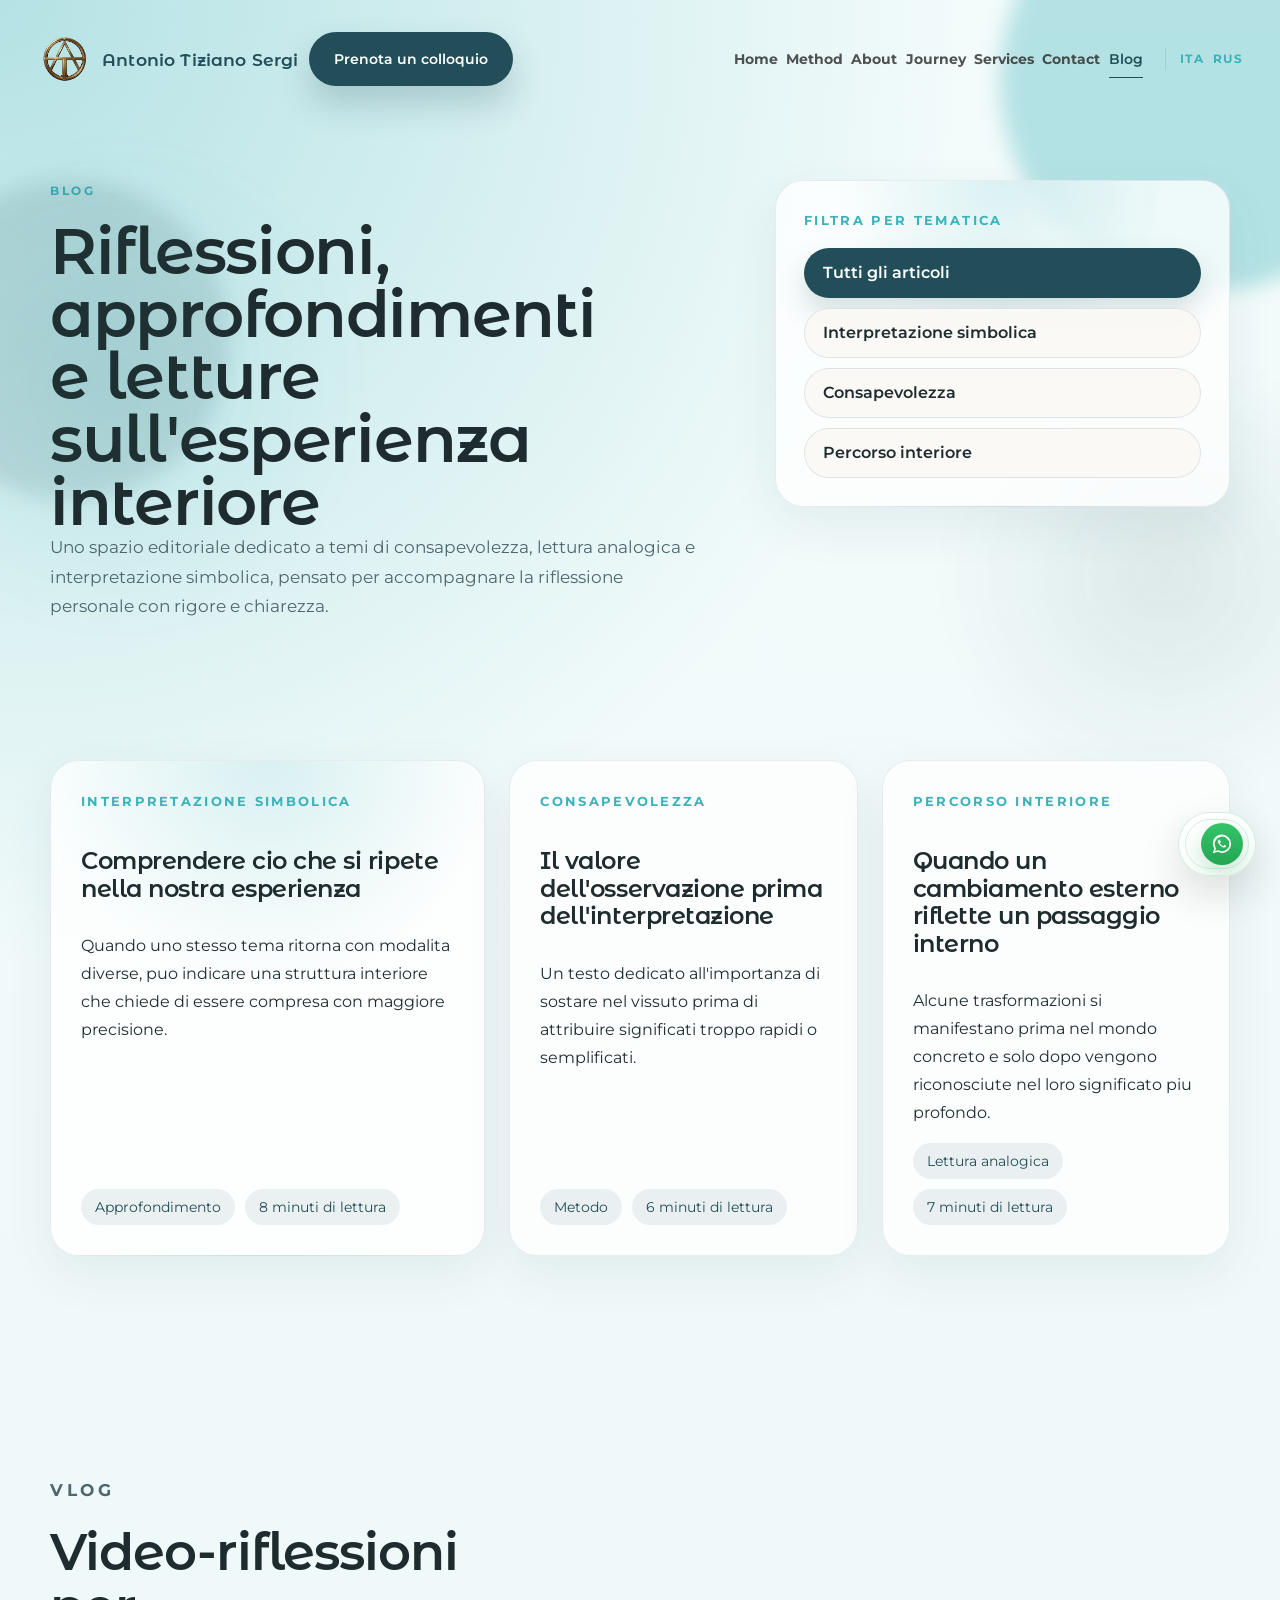
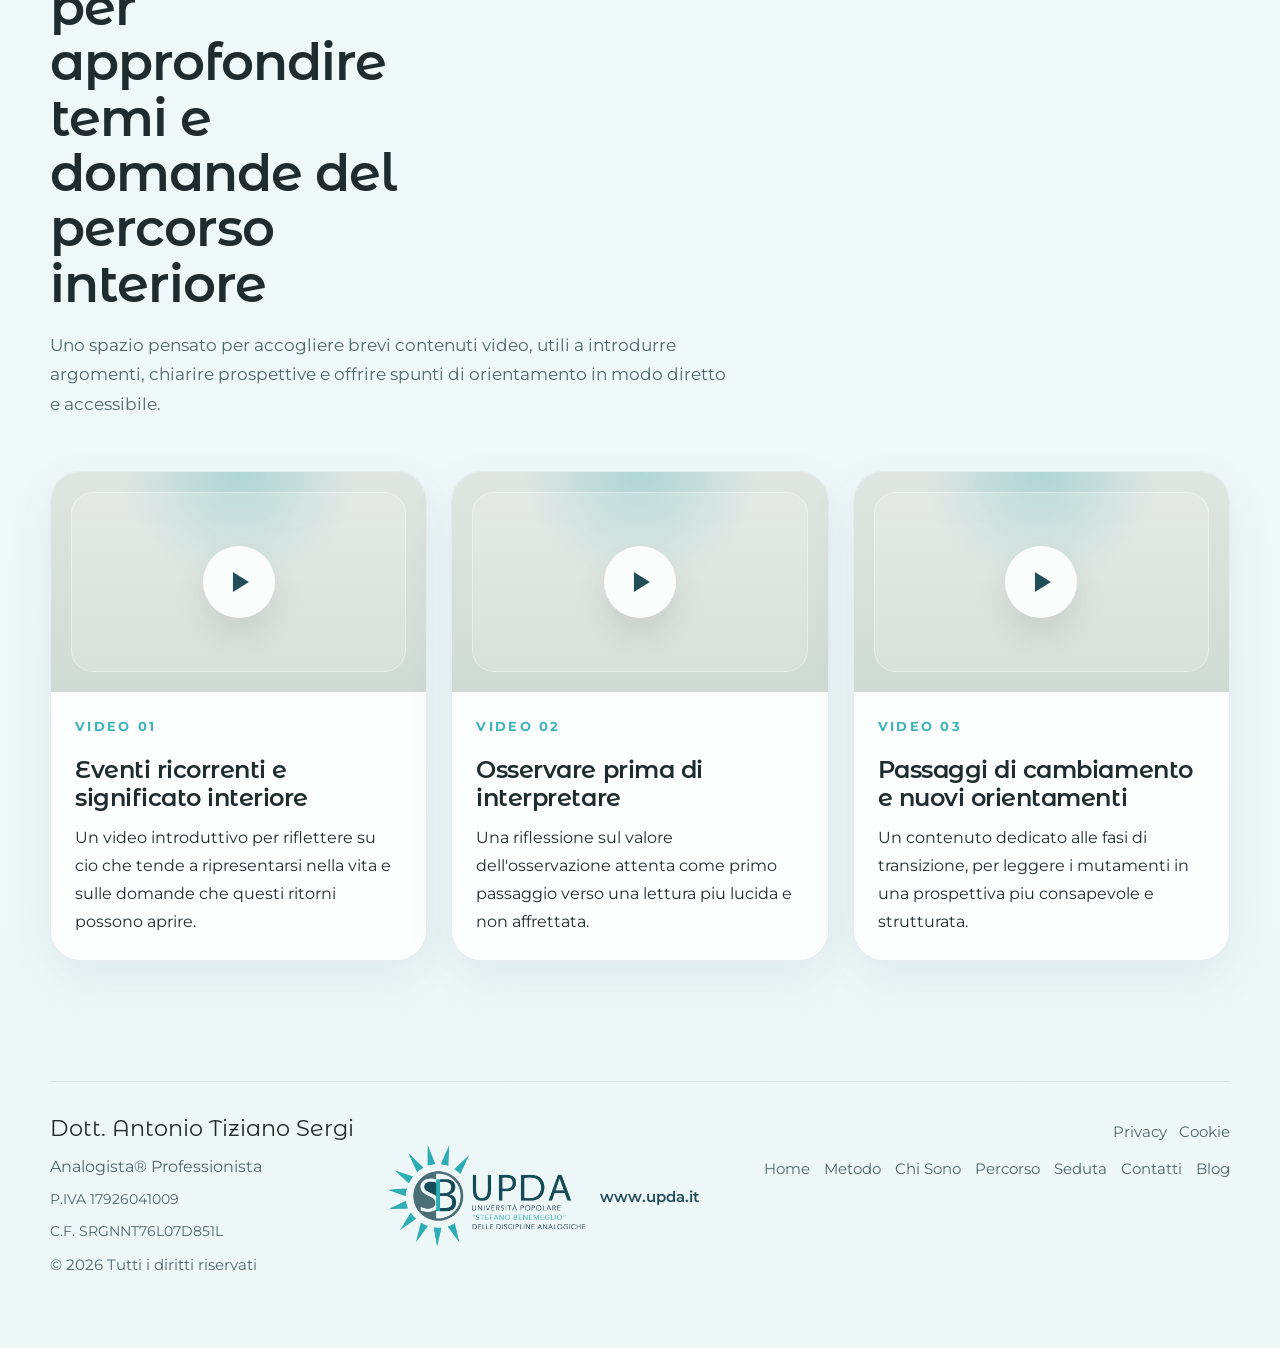
==== commit ebd802fd: "Unify footer across pages and update method/carousel copy" ====
--- a/blog-en.html
+++ b/blog-en.html
@@ -301,40 +301,47 @@
 
     <footer class="site-footer">
       <div class="footer-top">
-        <div>
-          <p class="footer-name">Dott. Antonio Tiziano Sergi</p>
-          <p class="footer-role">Consulente in Scienza Analogista</p>
-        </div>
-        <p class="footer-note">
-          Un luogo digitale pensato per accogliere con misura, chiarezza e
-          profondita.
-        </p>
-      </div>
-
-      <div class="footer-bottom">
-        <p>© 2026 Tutti i diritti riservati</p>
-        <div class="social-placeholders" aria-label="Collegamenti social">
-          <a href="index.html#contatti" aria-label="Facebook">
-            <svg viewBox="0 0 24 24" aria-hidden="true">
-              <path
-                d="M13.5 21v-7h2.4l.4-3h-2.8V9.2c0-.9.3-1.5 1.6-1.5H16V5.1c-.2 0-.9-.1-1.8-.1-1.8 0-3.1 1.1-3.1 3.3V11H9v3h2.3v7h2.2Z"
+        <div class="footer-brand-block">
+          <div class="footer-brand-main">
+            <div class="footer-brand-text">
+              <p class="footer-name">Dott. Antonio Tiziano Sergi</p>
+              <p class="footer-role">Analogista® Professionista</p>
+              <p class="footer-fiscal">P.IVA 17926041009</p>
+              <p class="footer-fiscal">C.F. SRGNNT76L07D851L</p>
+              <p class="footer-copy">© 2026 Tutti i diritti riservati</p>
+            </div>
+            <a
+              class="upda-badge"
+              href="https://www.upda.it"
+              target="_blank"
+              rel="noopener noreferrer"
+              aria-label="Visita il sito UPDA"
+            >
+              <img
+                src="assets/images/upda-logo.png"
+                alt="Logo UPDA Università Popolare delle Discipline Analogiche"
+                loading="lazy"
+                decoding="async"
               />
-            </svg>
-          </a>
-          <a href="index.html#contatti" aria-label="Instagram">
-            <svg viewBox="0 0 24 24" aria-hidden="true">
-              <path
-                d="M7.5 3h9A4.5 4.5 0 0 1 21 7.5v9a4.5 4.5 0 0 1-4.5 4.5h-9A4.5 4.5 0 0 1 3 16.5v-9A4.5 4.5 0 0 1 7.5 3Zm0 1.8A2.7 2.7 0 0 0 4.8 7.5v9a2.7 2.7 0 0 0 2.7 2.7h9a2.7 2.7 0 0 0 2.7-2.7v-9a2.7 2.7 0 0 0-2.7-2.7h-9Zm9.45 1.35a.9.9 0 1 1 0 1.8.9.9 0 0 1 0-1.8ZM12 7.5A4.5 4.5 0 1 1 7.5 12 4.5 4.5 0 0 1 12 7.5Zm0 1.8A2.7 2.7 0 1 0 14.7 12 2.7 2.7 0 0 0 12 9.3Z"
-              />
-            </svg>
-          </a>
-          <a href="index.html#contatti" aria-label="LinkedIn">
-            <svg viewBox="0 0 24 24" aria-hidden="true">
-              <path
-                d="M19 3H5a2 2 0 0 0-2 2v14a2 2 0 0 0 2 2h14a2 2 0 0 0 2-2V5a2 2 0 0 0-2-2ZM8.3 18H5.7V9.6h2.6V18ZM7 8.5a1.5 1.5 0 1 1 0-3 1.5 1.5 0 0 1 0 3Zm11 9.5h-2.6v-4.1c0-1-.4-1.7-1.3-1.7-.7 0-1.1.5-1.3 1a1.7 1.7 0 0 0-.1.7V18H10V9.6h2.5v1.1c.4-.7 1.1-1.6 2.8-1.6 2 0 3.7 1.3 3.7 4.2V18Z"
-              />
-            </svg>
-          </a>
+              <span>www.upda.it</span>
+            </a>
+          </div>
+        </div>
+
+        <div class="footer-meta">
+          <div class="footer-legal">
+            <button type="button" data-open-modal="privacy-modal">Privacy</button>
+            <button type="button" data-open-modal="cookie-modal">Cookie</button>
+          </div>
+          <nav class="footer-quicklinks" aria-label="Link veloci">
+            <a href="#home">Home</a>
+            <a href="#metodo">Metodo</a>
+            <a href="#chi-sono">Chi Sono</a>
+            <a href="#percorso">Percorso</a>
+            <a href="#servizi">Seduta</a>
+            <a href="#contatti">Contatti</a>
+            <a href="blog.html">Blog</a>
+          </nav>
         </div>
       </div>
     </footer>
--- a/style.css
+++ b/style.css
@@ -510,6 +510,7 @@
 
 .hero-copy h1 {
   font-family: "Times New Roman", Times, serif;
+  font-size: clamp(3rem, 5.2vw, 5rem);
 }
 
 .registered-mark {
